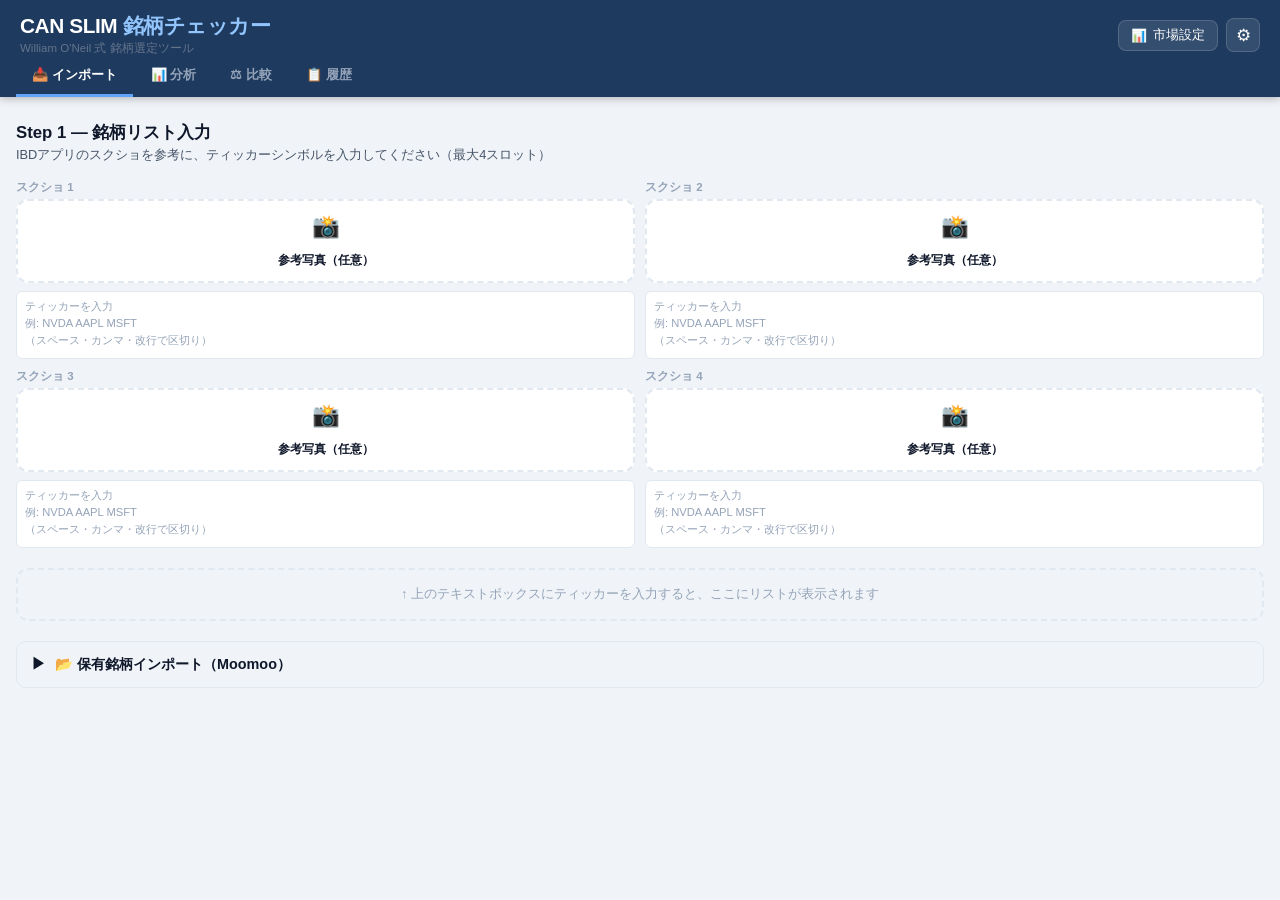
==== stock.html @ 2fe4b229 "Fix bfcache 先祖返り: 3-layer reload guard + SW RELOAD broadcast - pageshow: setTimeout(50ms) escapes iO" ====
<!DOCTYPE html>
<html lang="ja">
<head>
  <meta charset="UTF-8" />
  <meta name="viewport" content="width=device-width, initial-scale=1.0, maximum-scale=1.0" />
  <meta name="theme-color" content="#1e3a5f" />
  <meta http-equiv="Cache-Control" content="no-cache, no-store, must-revalidate" />
  <meta http-equiv="Pragma" content="no-cache" />
  <!-- bfcache無効化: unloadリスナーがあるページはiOS SafariがbfcacheしないためTesseract先祖返り防止 -->
  <script>
    // Layer 1: pageshow fires on bfcache restore — setTimeout escapes iOS blocking
    window.addEventListener('pageshow', function(e) {
      if (e.persisted) setTimeout(function() { window.location.replace(location.href); }, 50);
    });
    // Layer 2: navigation type back_forward on DOMContentLoaded (non-bfcache stale guard)
    document.addEventListener('DOMContentLoaded', function() {
      try {
        var nav = performance.getEntriesByType('navigation')[0];
        if (nav && nav.type === 'back_forward') window.location.replace(location.href);
      } catch(e) {}
    });
    window.addEventListener('unload', function(){});
    if ('serviceWorker' in navigator) {
      // Layer 3: SW sends RELOAD on activate — catches pages queued in bfcache
      navigator.serviceWorker.addEventListener('message', function(e) {
        if (e.data && e.data.type === 'RELOAD') window.location.replace(location.href);
      });
      navigator.serviceWorker.register('./sw.js').then(function(reg) {
        reg.addEventListener('updatefound', function() {
          var nw = reg.installing;
          nw.addEventListener('statechange', function() {
            if (nw.state === 'activated') window.location.reload();
          });
        });
      });
    }
  </script>
  <title>CAN SLIM 銘柄チェッカー</title>
  <link rel="stylesheet" href="stock.css?v=10" />
</head>
<body>

<header class="header">
  <div class="header-inner">
    <div class="header-brand">
      <h1>CAN SLIM<span class="brand-sub"> 銘柄チェッカー</span></h1>
      <p class="brand-caption">William O'Neil 式 銘柄選定ツール</p>
    </div>
    <div class="header-actions">
      <button class="btn-market" id="market-btn">
        <span id="market-indicator">📊</span>
        <span id="market-label">市場設定</span>
      </button>
      <button class="btn-icon" id="settings-btn" title="設定">⚙</button>
    </div>
  </div>
  <nav class="tab-nav">
    <button class="tab-btn active" data-tab="import">📥 インポート</button>
    <button class="tab-btn" data-tab="analyze">📊 分析</button>
    <button class="tab-btn" data-tab="compare">⚖ 比較</button>
    <button class="tab-btn" data-tab="history">📋 履歴</button>
  </nav>
</header>

<main class="main">
  <div id="tab-import"  class="tab-panel active"></div>
  <div id="tab-analyze" class="tab-panel"></div>
  <div id="tab-compare" class="tab-panel"></div>
  <div id="tab-history" class="tab-panel"></div>
</main>

<!-- モーダルはすべてstock.jsで描画 -->
<div class="modal-overlay hidden" id="settings-modal"></div>
<div class="modal-overlay hidden" id="market-modal"></div>

<div class="toast hidden" id="toast"></div>

<!-- Lightbox -->
<div class="lightbox hidden" id="lightbox">
  <div class="lightbox-bg" id="lightbox-bg"></div>
  <img class="lightbox-img" id="lightbox-img" src="" alt="" />
  <button class="lightbox-close" id="lightbox-close">✕</button>
</div>

<script src="stock.js?v=12"></script>
</body>
</html>
---- stock.css ----
/* ============================================================
   stock.css — CAN SLIM 銘柄チェッカー（ライト/クリーン）
   ============================================================ */

*, *::before, *::after { box-sizing: border-box; margin: 0; padding: 0; }

:root {
  --bg:        #f0f4f8;
  --card:      #ffffff;
  --header:    #1e3a5f;
  --primary:   #2563eb;
  --primary-d: #1d4ed8;
  --success:   #16a34a;
  --warning:   #d97706;
  --danger:    #dc2626;
  --text:      #0f172a;
  --text-2:    #475569;
  --text-3:    #94a3b8;
  --border:    #e2e8f0;
  --shadow:    0 1px 4px rgba(0,0,0,.08), 0 4px 12px rgba(0,0,0,.04);
  --radius:    12px;
  --font:      -apple-system, BlinkMacSystemFont, 'Segoe UI', 'Helvetica Neue', sans-serif;
}

body {
  font-family: var(--font);
  background: var(--bg);
  color: var(--text);
  min-height: 100vh;
  font-size: 14px;
}

/* ============================================================
   HEADER
   ============================================================ */
.header {
  background: var(--header);
  position: sticky;
  top: 0;
  z-index: 200;
  box-shadow: 0 2px 8px rgba(0,0,0,.25);
}

.header-inner {
  max-width: 1280px;
  margin: 0 auto;
  padding: 12px 20px 0;
  display: flex;
  align-items: flex-end;
  justify-content: space-between;
  gap: 12px;
}

.header-brand h1 {
  font-size: 1.3rem;
  font-weight: 800;
  color: #fff;
  letter-spacing: -.02em;
}

.brand-sub { color: #93c5fd; font-weight: 600; }
.brand-caption { font-size: .72rem; color: #64748b; margin-top: 1px; }

.header-actions {
  display: flex;
  align-items: center;
  gap: 8px;
  padding-bottom: 4px;
}

.btn-market {
  display: flex;
  align-items: center;
  gap: 6px;
  background: rgba(255,255,255,.1);
  border: 1px solid rgba(255,255,255,.15);
  border-radius: 8px;
  padding: 6px 12px;
  color: #fff;
  font-size: .8rem;
  cursor: pointer;
  transition: background .15s;
}
.btn-market:hover { background: rgba(255,255,255,.18); }

.btn-icon {
  background: rgba(255,255,255,.1);
  border: 1px solid rgba(255,255,255,.15);
  border-radius: 8px;
  width: 34px;
  height: 34px;
  color: #fff;
  font-size: 1.05rem;
  cursor: pointer;
  display: flex;
  align-items: center;
  justify-content: center;
  transition: background .15s;
}
.btn-icon:hover { background: rgba(255,255,255,.22); }

/* Tab Nav */
.tab-nav {
  max-width: 1280px;
  margin: 0 auto;
  padding: 0 16px;
  display: flex;
  gap: 2px;
  overflow-x: auto;
  scrollbar-width: none;
}
.tab-nav::-webkit-scrollbar { display: none; }

.tab-btn {
  background: none;
  border: none;
  color: #94a3b8;
  font-size: .82rem;
  font-weight: 600;
  padding: 10px 16px;
  cursor: pointer;
  border-bottom: 3px solid transparent;
  white-space: nowrap;
  transition: color .15s, border-color .15s;
  flex-shrink: 0;
}
.tab-btn:hover { color: #cbd5e1; }
.tab-btn.active { color: #fff; border-bottom-color: #60a5fa; }

/* ============================================================
   MAIN / PANELS
   ============================================================ */
.main {
  max-width: 1280px;
  margin: 0 auto;
  padding: 24px 16px 48px;
}

.tab-panel { display: none; }
.tab-panel.active { display: block; }

/* ============================================================
   SECTIONS & CARDS
   ============================================================ */
.section { margin-bottom: 24px; }

.section-header {
  margin-bottom: 16px;
}
.section-header h2 {
  font-size: 1.05rem;
  font-weight: 700;
  color: var(--text);
}
.section-header p {
  font-size: .8rem;
  color: var(--text-2);
  margin-top: 3px;
}

.card {
  background: var(--card);
  border-radius: var(--radius);
  box-shadow: var(--shadow);
  overflow: hidden;
}

/* ============================================================
   IMPORT TAB
   ============================================================ */
.upload-zone {
  border: 2px dashed var(--border);
  border-radius: var(--radius);
  background: var(--card);
  padding: 40px 24px;
  text-align: center;
  cursor: pointer;
  transition: border-color .2s, background .2s;
  position: relative;
}
.upload-zone:hover, .upload-zone.drag-over {
  border-color: var(--primary);
  background: #eff6ff;
}
.upload-zone .upload-icon { font-size: 2.5rem; margin-bottom: 8px; }
.upload-zone .upload-text { font-size: .95rem; font-weight: 600; color: var(--text); }
.upload-zone .upload-hint { font-size: .78rem; color: var(--text-3); margin-top: 4px; }
.file-input {
  position: absolute; inset: 0;
  opacity: 0; cursor: pointer; width: 100%; height: 100%;
}

.preview-wrap {
  margin-top: 16px;
  border-radius: var(--radius);
  overflow: hidden;
  border: 1px solid var(--border);
  background: var(--card);
  text-align: center;
}
.image-preview {
  max-width: 100%;
  max-height: 400px;
  object-fit: contain;
  display: block;
  margin: 0 auto;
}
.preview-label {
  font-size: .75rem;
  color: var(--text-3);
  padding: 6px 12px;
  border-top: 1px solid var(--border);
  text-align: right;
}

/* Processing overlay */
.processing-banner {
  background: #eff6ff;
  border: 1px solid #bfdbfe;
  border-radius: 8px;
  padding: 12px 16px;
  display: flex;
  align-items: center;
  gap: 10px;
  margin-top: 12px;
  color: var(--primary);
  font-size: .85rem;
  font-weight: 500;
}
.spinner {
  width: 18px; height: 18px;
  border: 2px solid #bfdbfe;
  border-top-color: var(--primary);
  border-radius: 50%;
  animation: spin .7s linear infinite;
  flex-shrink: 0;
}
@keyframes spin { to { transform: rotate(360deg); } }

/* Screenshot slots grid */
.slots-grid {
  display: grid;
  grid-template-columns: 1fr 1fr;
  gap: 10px;
  margin-bottom: 4px;
}

.slot-cell { display: flex; flex-direction: column; gap: 4px; }
.slot-label { font-size: .72rem; font-weight: 600; color: var(--text-3); }

.slot-upload {
  padding: 12px 8px;
  min-height: 80px;
  display: flex;
  flex-direction: column;
  align-items: center;
  justify-content: center;
  gap: 4px;
}

.slot-ticker-area {
  width: 100%;
  border: 1px solid var(--border);
  border-radius: 6px;
  padding: 6px 8px;
  font-size: .75rem;
  color: var(--text);
  resize: none;
  font-family: var(--font);
  line-height: 1.5;
  transition: border-color .15s;
  background: #fff;
  margin-top: 4px;
}
.slot-ticker-area:focus {
  outline: none;
  border-color: var(--primary);
  box-shadow: 0 0 0 2px rgba(37,99,235,.12);
}
.slot-ticker-area::placeholder {
  color: var(--text-3);
  font-size: .7rem;
}

.import-hint {
  text-align: center;
  color: var(--text-3);
  font-size: .8rem;
  margin-top: 20px;
  padding: 16px;
  border: 2px dashed var(--border);
  border-radius: var(--radius);
}

.slot-filled {
  border: 1px solid var(--border);
  border-radius: var(--radius);
  overflow: hidden;
  position: relative;
  background: #f8fafc;
  min-height: 110px;
  display: flex;
  align-items: center;
  justify-content: center;
}
.slot-thumb {
  width: 100%;
  height: 110px;
  object-fit: cover;
  display: block;
}
.slot-info {
  position: absolute;
  bottom: 4px; left: 4px;
  display: flex;
  gap: 4px;
  align-items: center;
}
.slot-count {
  background: rgba(22,163,74,.85);
  color: #fff;
  font-size: .68rem;
  font-weight: 700;
  padding: 2px 6px;
  border-radius: 4px;
}
.slot-proc {
  background: rgba(255,255,255,.85);
  border-radius: 4px;
  padding: 2px 4px;
  display: flex;
  align-items: center;
}
.slot-error {
  background: rgba(220,38,38,.85);
  color: #fff;
  font-size: .68rem;
  font-weight: 700;
  padding: 2px 6px;
  border-radius: 4px;
}
.slot-reupload {
  position: absolute;
  top: 4px; right: 4px;
  background: rgba(255,255,255,.9);
  border-radius: 6px;
  width: 28px; height: 28px;
  display: flex;
  align-items: center;
  justify-content: center;
  font-size: .9rem;
  cursor: pointer;
  border: 1px solid var(--border);
}

/* Stock checklist */
.stock-checklist {
  background: var(--card);
  border-radius: var(--radius);
  box-shadow: var(--shadow);
  margin-top: 16px;
  overflow: hidden;
}
.checklist-header {
  padding: 12px 16px;
  border-bottom: 1px solid var(--border);
  display: flex;
  align-items: center;
  justify-content: space-between;
}
.checklist-header h3 { font-size: .9rem; font-weight: 700; }
.checklist-controls { display: flex; gap: 8px; }

.checklist-grid {
  display: grid;
  grid-template-columns: repeat(auto-fill, minmax(220px, 1fr));
  gap: 1px;
  background: var(--border);
}
.stock-item {
  background: var(--card);
  padding: 10px 14px;
  display: flex;
  align-items: center;
  gap: 10px;
  cursor: pointer;
  transition: background .1s;
}
.stock-item:hover { background: #f8fafc; }
.stock-item input[type="checkbox"] {
  width: 16px; height: 16px;
  accent-color: var(--primary);
  cursor: pointer;
  flex-shrink: 0;
}
.stock-rank {
  font-size: .7rem;
  color: var(--text-3);
  font-weight: 600;
  width: 22px;
  flex-shrink: 0;
}
.stock-ticker {
  font-size: .9rem;
  font-weight: 700;
  color: var(--primary);
  flex-shrink: 0;
}
.stock-name {
  font-size: .75rem;
  color: var(--text-2);
  overflow: hidden;
  text-overflow: ellipsis;
  white-space: nowrap;
}
.stock-cr {
  margin-left: auto;
  font-size: .72rem;
  font-weight: 700;
  padding: 2px 6px;
  border-radius: 4px;
  background: #f1f5f9;
  color: var(--text-2);
  flex-shrink: 0;
}
.stock-cr.high { background: #dcfce7; color: var(--success); }

.action-bar {
  display: flex;
  align-items: center;
  justify-content: space-between;
  padding: 12px 16px;
  background: var(--card);
  border-top: 1px solid var(--border);
  border-radius: 0 0 var(--radius) var(--radius);
}
.selected-count { font-size: .85rem; color: var(--text-2); font-weight: 500; }

/* ============================================================
   ANALYZE TAB
   ============================================================ */
.analyze-grid {
  display: grid;
  grid-template-columns: repeat(auto-fill, minmax(340px, 1fr));
  gap: 20px;
}

.stock-card {
  background: var(--card);
  border-radius: var(--radius);
  box-shadow: var(--shadow);
  overflow: hidden;
  display: flex;
  flex-direction: column;
}

.stock-card-header {
  padding: 14px 16px;
  background: #f8fafc;
  border-bottom: 1px solid var(--border);
  display: flex;
  align-items: center;
  gap: 10px;
}
.stock-card-rank {
  font-size: .7rem;
  font-weight: 700;
  color: var(--text-3);
  background: var(--border);
  border-radius: 6px;
  padding: 2px 7px;
}
.stock-card-ticker {
  font-size: 1.15rem;
  font-weight: 800;
  color: var(--primary);
}
.stock-card-name {
  font-size: .78rem;
  color: var(--text-2);
  flex: 1;
  overflow: hidden;
  text-overflow: ellipsis;
  white-space: nowrap;
}
.total-badge {
  width: 44px;
  height: 44px;
  border-radius: 50%;
  display: flex;
  align-items: center;
  justify-content: center;
  font-size: 1rem;
  font-weight: 800;
  color: #fff;
  background: #cbd5e1;
  flex-shrink: 0;
  transition: background .3s;
}
.total-badge.pass { background: var(--success); }
.total-badge.warn { background: var(--warning); }
.total-badge.fail { background: var(--danger); }

.stock-card-body { padding: 16px; flex: 1; display: flex; flex-direction: column; gap: 16px; }

/* IBD Upload inside card */
.card-upload {
  border: 1.5px dashed var(--border);
  border-radius: 8px;
  padding: 12px 16px;
  text-align: center;
  cursor: pointer;
  transition: border-color .2s, background .2s;
  position: relative;
  font-size: .8rem;
  color: var(--text-2);
  display: flex;
  align-items: center;
  gap: 8px;
  justify-content: center;
}
.card-upload:hover { border-color: var(--primary); background: #eff6ff; color: var(--primary); }
.card-upload input[type="file"] { position: absolute; inset: 0; opacity: 0; cursor: pointer; width: 100%; height: 100%; }

.card-upload-preview {
  font-size: .75rem;
  color: var(--success);
  display: flex;
  align-items: center;
  gap: 6px;
  cursor: pointer;
}

/* CAN SLIM criteria mini form */
.criteria-section h4 {
  font-size: .78rem;
  font-weight: 700;
  color: var(--text-3);
  text-transform: uppercase;
  letter-spacing: .06em;
  margin-bottom: 10px;
}

.criteria-row {
  display: flex;
  align-items: center;
  gap: 8px;
  margin-bottom: 8px;
}
.crit-letter {
  width: 28px;
  height: 28px;
  border-radius: 6px;
  background: var(--header);
  color: #93c5fd;
  font-weight: 800;
  font-size: .82rem;
  display: flex;
  align-items: center;
  justify-content: center;
  flex-shrink: 0;
}
.crit-label {
  font-size: .75rem;
  color: var(--text-2);
  flex: 1;
}
.crit-score {
  font-size: .8rem;
  font-weight: 700;
  width: 28px;
  text-align: right;
  color: var(--text-3);
}
.crit-score.pass { color: var(--success); }
.crit-score.warn { color: var(--warning); }
.crit-score.fail { color: var(--danger); }
.crit-bar-track {
  flex: 1;
  height: 6px;
  background: #f1f5f9;
  border-radius: 3px;
  overflow: hidden;
  max-width: 80px;
}
.crit-bar-fill {
  height: 100%;
  border-radius: 3px;
  transition: width .4s ease;
  background: #cbd5e1;
}
.crit-bar-fill.pass { background: var(--success); }
.crit-bar-fill.warn { background: var(--warning); }
.crit-bar-fill.fail { background: var(--danger); }

/* Fields inside stock card */
.field-grid {
  display: grid;
  grid-template-columns: 1fr 1fr;
  gap: 8px;
}
.field-grid.col3 { grid-template-columns: 1fr 1fr 1fr; }
.field-grid.col1 { grid-template-columns: 1fr; }

.fg {
  display: flex;
  flex-direction: column;
  gap: 3px;
}
.fg label {
  font-size: .72rem;
  font-weight: 600;
  color: var(--text-2);
}
.fg input[type="number"],
.fg input[type="text"],
.fg select {
  border: 1px solid var(--border);
  border-radius: 6px;
  padding: 6px 8px;
  font-size: .82rem;
  color: var(--text);
  background: var(--card);
  width: 100%;
  transition: border-color .15s;
}
.fg input:focus, .fg select:focus {
  outline: none;
  border-color: var(--primary);
  box-shadow: 0 0 0 2px rgba(37,99,235,.12);
}
.fg .hint {
  font-size: .68rem;
  color: var(--text-3);
}
.fg .hint.good { color: var(--success); }

.check-group { display: flex; flex-direction: column; gap: 6px; }
.check-label {
  display: flex;
  align-items: center;
  gap: 7px;
  cursor: pointer;
  font-size: .8rem;
  color: var(--text);
}
.check-label input[type="checkbox"] {
  width: 15px; height: 15px;
  accent-color: var(--primary);
  cursor: pointer;
}

.radio-inline { display: flex; gap: 10px; flex-wrap: wrap; }
.ri-label {
  display: flex;
  align-items: center;
  gap: 5px;
  cursor: pointer;
  font-size: .8rem;
  color: var(--text);
}
.ri-label input[type="radio"] {
  width: 14px; height: 14px;
  accent-color: var(--primary);
  cursor: pointer;
}

/* Chart section */
.chart-section {
  border-top: 1px solid var(--border);
  padding-top: 12px;
}
.chart-section h4 {
  font-size: .78rem;
  font-weight: 700;
  color: var(--text-3);
  text-transform: uppercase;
  letter-spacing: .06em;
  margin-bottom: 10px;
}
.tv-btn {
  display: inline-flex;
  align-items: center;
  gap: 6px;
  font-size: .78rem;
  font-weight: 600;
  color: #0ea5e9;
  border: 1px solid #bae6fd;
  background: #f0f9ff;
  border-radius: 6px;
  padding: 5px 10px;
  text-decoration: none;
  cursor: pointer;
  transition: background .15s;
  margin-bottom: 10px;
}
.tv-btn:hover { background: #e0f2fe; }

.pattern-grid {
  display: grid;
  grid-template-columns: 1fr 1fr;
  gap: 6px;
}
.pattern-check {
  display: flex;
  align-items: center;
  gap: 6px;
  cursor: pointer;
  font-size: .77rem;
  color: var(--text);
  padding: 5px 8px;
  border-radius: 6px;
  border: 1px solid var(--border);
  background: #fafafa;
  transition: border-color .15s, background .15s;
}
.pattern-check:has(input:checked) {
  border-color: var(--primary);
  background: #eff6ff;
  color: var(--primary);
}
.pattern-check input[type="checkbox"] {
  width: 14px; height: 14px;
  accent-color: var(--primary);
  cursor: pointer;
}

.notes-area {
  border: 1px solid var(--border);
  border-radius: 6px;
  padding: 7px 9px;
  font-size: .8rem;
  color: var(--text);
  resize: vertical;
  min-height: 52px;
  width: 100%;
  font-family: var(--font);
}
.notes-area:focus { outline: none; border-color: var(--primary); }

/* Save button */
.card-footer {
  padding: 10px 16px;
  border-top: 1px solid var(--border);
  background: #f8fafc;
  display: flex;
  gap: 8px;
  justify-content: flex-end;
}

/* ============================================================
   COMPARE TAB
   ============================================================ */
.compare-empty {
  text-align: center;
  padding: 60px 24px;
  color: var(--text-3);
}
.compare-empty p { margin-top: 8px; font-size: .85rem; }

.compare-wrap { overflow-x: auto; }

.compare-table {
  width: 100%;
  border-collapse: collapse;
  background: var(--card);
  border-radius: var(--radius);
  overflow: hidden;
  box-shadow: var(--shadow);
}
.compare-table th, .compare-table td {
  padding: 10px 14px;
  text-align: center;
  font-size: .82rem;
  border-bottom: 1px solid var(--border);
}
.compare-table thead th {
  background: var(--header);
  color: #fff;
  font-weight: 700;
}
.compare-table thead th:first-child { text-align: left; }
.compare-table tbody tr:last-child td { border-bottom: none; }
.compare-table tbody tr:hover td { background: #f8fafc; }
.compare-table td:first-child {
  text-align: left;
  font-weight: 600;
  color: var(--text-2);
}

.cell-score {
  display: inline-flex;
  align-items: center;
  justify-content: center;
  width: 38px;
  height: 28px;
  border-radius: 6px;
  font-weight: 700;
  font-size: .8rem;
}
.cell-score.pass { background: #dcfce7; color: var(--success); }
.cell-score.warn { background: #fef3c7; color: var(--warning); }
.cell-score.fail { background: #fee2e2; color: var(--danger); }
.cell-score.na   { background: #f1f5f9; color: var(--text-3); }

.total-row td { font-weight: 800; font-size: .9rem; background: #f8fafc; }

.ticker-th {
  display: flex;
  flex-direction: column;
  align-items: center;
  gap: 2px;
}
.ticker-th strong { font-size: .9rem; }
.ticker-th small { font-size: .65rem; font-weight: 400; color: #94a3b8; }

/* ============================================================
   HISTORY TAB
   ============================================================ */
.history-empty {
  text-align: center;
  padding: 60px 24px;
  color: var(--text-3);
}
.history-list { display: flex; flex-direction: column; gap: 12px; }
.history-item {
  background: var(--card);
  border-radius: var(--radius);
  box-shadow: var(--shadow);
  padding: 14px 18px;
  display: flex;
  align-items: center;
  gap: 14px;
  cursor: pointer;
  transition: box-shadow .15s;
}
.history-item:hover { box-shadow: 0 4px 16px rgba(0,0,0,.1); }
.history-date {
  font-size: .72rem;
  color: var(--text-3);
  min-width: 80px;
}
.history-tickers {
  flex: 1;
  display: flex;
  gap: 6px;
  flex-wrap: wrap;
}
.h-ticker-chip {
  font-size: .78rem;
  font-weight: 700;
  padding: 2px 8px;
  border-radius: 5px;
  background: #eff6ff;
  color: var(--primary);
}
.history-score {
  font-weight: 700;
  font-size: .88rem;
}
.history-del {
  background: none;
  border: none;
  cursor: pointer;
  font-size: 1.1rem;
  color: var(--text-3);
  padding: 4px;
  border-radius: 4px;
  transition: color .15s;
}
.history-del:hover { color: var(--danger); }

/* ============================================================
   MODALS
   ============================================================ */
.modal-overlay {
  position: fixed; inset: 0;
  background: rgba(15,23,42,.55);
  backdrop-filter: blur(3px);
  z-index: 500;
  display: flex;
  align-items: center;
  justify-content: center;
  padding: 16px;
}
.modal-overlay.hidden { display: none; }

.modal {
  background: var(--card);
  border-radius: var(--radius);
  box-shadow: 0 20px 40px rgba(0,0,0,.2);
  padding: 28px;
  width: 100%;
  max-width: 480px;
  max-height: 90vh;
  overflow-y: auto;
}
.modal.modal-sm { max-width: 380px; }

.modal h2 {
  font-size: 1.05rem;
  font-weight: 700;
  margin-bottom: 8px;
}
.modal-desc {
  font-size: .8rem;
  color: var(--text-2);
  line-height: 1.6;
  margin-bottom: 18px;
}

.form-group { margin-bottom: 14px; }
.form-group label { display: block; font-size: .8rem; font-weight: 600; margin-bottom: 5px; }
.form-group input[type="password"],
.form-group input[type="text"] {
  width: 100%;
  border: 1px solid var(--border);
  border-radius: 8px;
  padding: 9px 12px;
  font-size: .9rem;
  transition: border-color .15s;
}
.form-group input:focus { outline: none; border-color: var(--primary); }

.api-status {
  font-size: .78rem;
  min-height: 18px;
  margin-bottom: 12px;
  padding: 0 2px;
}
.api-status.ok  { color: var(--success); }
.api-status.err { color: var(--danger); }

.modal-actions {
  display: flex;
  gap: 8px;
  justify-content: flex-end;
}

/* Radio Cards */
.radio-group { display: flex; flex-direction: column; gap: 8px; margin-bottom: 16px; }
.radio-card {
  display: flex;
  align-items: center;
  gap: 10px;
  padding: 10px 14px;
  border: 1.5px solid var(--border);
  border-radius: 8px;
  cursor: pointer;
  transition: border-color .15s, background .15s;
}
.radio-card:has(input:checked) {
  border-color: var(--primary);
  background: #eff6ff;
}
.radio-card input[type="radio"] {
  width: 16px; height: 16px;
  accent-color: var(--primary);
  cursor: pointer;
}
.radio-icon { font-size: 1.2rem; }
.radio-text { display: flex; flex-direction: column; }
.radio-text strong { font-size: .85rem; }
.radio-text small { font-size: .72rem; color: var(--text-2); }

/* ============================================================
   BUTTONS
   ============================================================ */
.btn {
  border: none;
  border-radius: 8px;
  padding: 8px 18px;
  font-size: .85rem;
  font-weight: 600;
  cursor: pointer;
  transition: opacity .15s, transform .1s;
}
.btn:active { transform: scale(.98); }
.btn:disabled { opacity: .45; cursor: default; }

.btn-primary { background: var(--primary); color: #fff; }
.btn-primary:hover:not(:disabled) { background: var(--primary-d); }

.btn-success { background: var(--success); color: #fff; }
.btn-ghost {
  background: none;
  color: var(--text-2);
  border: 1px solid var(--border);
}
.btn-ghost:hover { background: #f1f5f9; }

.btn-sm { padding: 5px 12px; font-size: .78rem; }
.btn-link {
  background: none; border: none;
  color: var(--primary); font-size: .78rem; font-weight: 600;
  cursor: pointer; padding: 0; text-decoration: underline;
}

/* ============================================================
   TOAST
   ============================================================ */
.toast {
  position: fixed;
  bottom: 20px; left: 50%;
  transform: translateX(-50%) translateY(12px);
  background: #0f172a;
  color: #fff;
  padding: 10px 20px;
  border-radius: 8px;
  font-size: .85rem;
  font-weight: 500;
  opacity: 0;
  transition: opacity .25s, transform .25s;
  pointer-events: none;
  z-index: 999;
  white-space: nowrap;
}
.toast.show {
  opacity: 1;
  transform: translateX(-50%) translateY(0);
}
.toast.hidden { display: none; }

/* ============================================================
   DIVIDER / MISC
   ============================================================ */
.divider {
  border: none;
  border-top: 1px solid var(--border);
  margin: 12px 0;
}

.empty-state {
  text-align: center;
  padding: 48px 20px;
  color: var(--text-3);
}
.empty-state .empty-icon { font-size: 2.5rem; margin-bottom: 8px; }
.empty-state p { font-size: .85rem; }

.badge {
  display: inline-block;
  font-size: .7rem;
  font-weight: 700;
  padding: 2px 7px;
  border-radius: 4px;
}
.badge-blue { background: #dbeafe; color: #1d4ed8; }

/* ============================================================
   RESPONSIVE
   ============================================================ */
@media (max-width: 680px) {
  .header-inner { padding: 10px 16px 0; }
  .header-brand h1 { font-size: 1.1rem; }
  .brand-caption { display: none; }
  .analyze-grid { grid-template-columns: 1fr; }
  .field-grid { grid-template-columns: 1fr; }
  .field-grid.col3 { grid-template-columns: 1fr 1fr; }
  .pattern-grid { grid-template-columns: 1fr; }
  .checklist-grid { grid-template-columns: 1fr 1fr; }
}

@media (max-width: 420px) {
  .checklist-grid { grid-template-columns: 1fr; }
}

/* ============================================================
   LIGHTBOX
   ============================================================ */
.lightbox {
  position: fixed;
  inset: 0;
  z-index: 1000;
  display: flex;
  align-items: center;
  justify-content: center;
}
.lightbox.hidden { display: none; }
.lightbox-bg {
  position: absolute;
  inset: 0;
  background: rgba(0,0,0,.88);
}
.lightbox-img {
  position: relative;
  max-width: 96vw;
  max-height: 90vh;
  object-fit: contain;
  border-radius: 6px;
  box-shadow: 0 8px 40px rgba(0,0,0,.6);
}
.lightbox-close {
  position: absolute;
  top: 14px;
  right: 14px;
  width: 38px;
  height: 38px;
  border-radius: 50%;
  background: rgba(255,255,255,.18);
  border: none;
  color: #fff;
  font-size: 1.1rem;
  cursor: pointer;
  display: flex;
  align-items: center;
  justify-content: center;
  line-height: 1;
}
.lightbox-close:hover { background: rgba(255,255,255,.32); }
.slot-thumb { cursor: zoom-in; }
.card-ss-thumb {
  height: 36px;
  border-radius: 4px;
  object-fit: contain;
  cursor: zoom-in;
}

/* ============================================================
   YAHOO FETCH BUTTON + OCR PASTE
   ============================================================ */
.btn-fetch {
  padding: 4px 10px;
  font-size: .72rem;
  font-weight: 600;
  border-radius: 6px;
  border: 1px solid #bbf7d0;
  background: #f0fdf4;
  color: #15803d;
  cursor: pointer;
  white-space: nowrap;
  line-height: 1.4;
}
.btn-fetch:hover { background: #dcfce7; }
.btn-fetch:disabled { opacity: .55; cursor: default; }

.autofill-section { display: flex; flex-direction: column; gap: 8px; }

.ocr-paste-box {
  border: 1px solid var(--border);
  border-radius: 8px;
  overflow: hidden;
}
.ocr-paste-summary {
  padding: 8px 12px;
  font-size: .78rem;
  font-weight: 600;
  color: var(--primary);
  cursor: pointer;
  list-style: none;
  background: #eff6ff;
}
.ocr-paste-summary::-webkit-details-marker { display: none; }
.ocr-paste-summary::before { content: '▶ '; font-size: .7rem; }
details[open] .ocr-paste-summary::before { content: '▼ '; }
.ocr-paste-guide {
  padding: 8px 12px 4px;
  font-size: .72rem;
  color: var(--text-2);
  line-height: 1.5;
  background: #f8fafc;
  border-bottom: 1px solid var(--border);
}
.ocr-paste-area {
  width: 100%;
  min-height: 80px;
  padding: 8px 12px;
  font-size: .78rem;
  font-family: monospace;
  border: none;
  border-bottom: 1px solid var(--border);
  resize: vertical;
  color: var(--text);
  background: #fff;
}
.ocr-paste-area:focus { outline: none; background: #fafbff; }
.ocr-paste-box > .btn { margin: 8px 12px; }

/* ============================================================
   SETTINGS MODAL
   ============================================================ */
.setting-block { margin-bottom: 12px; }
.setting-label {
  display: block;
  font-size: .8rem;
  font-weight: 700;
  color: var(--text);
  margin-bottom: 4px;
}
.setting-hint {
  font-size: .72rem;
  color: var(--text-2);
  margin-bottom: 8px;
  line-height: 1.5;
}
.setting-hint a { color: var(--primary); }
.setting-input {
  width: 100%;
  padding: 8px 10px;
  border: 1px solid var(--border);
  border-radius: 8px;
  font-size: .85rem;
  margin-bottom: 8px;
  color: var(--text);
}
.setting-input:focus { outline: 2px solid var(--primary); border-color: transparent; }
.setting-status {
  font-size: .72rem;
  color: var(--success);
  margin-left: 8px;
}

/* ── Holdings ─────────────────────────────────────────────── */
.badge-holding {
  display: inline-block;
  background: #d1fae5;
  color: #065f46;
  border: 1px solid #6ee7b7;
  border-radius: 10px;
  font-size: .65rem;
  font-weight: 700;
  padding: 1px 7px;
  vertical-align: middle;
  margin-left: 4px;
  flex-shrink: 0;
}
.stock-item-holding { background: #f0fdf4; }
.holdings-section {
  margin-top: 20px;
  border: 1px solid var(--border);
  border-radius: 10px;
  padding: 12px 14px;
  background: var(--surface);
}
.holdings-header { user-select: none; }
.holdings-count {
  background: #d1fae5;
  color: #065f46;
  border-radius: 10px;
  font-size: .7rem;
  font-weight: 700;
  padding: 1px 8px;
}
.holdings-body { padding-top: 10px; }
.holdings-tags {
  display: flex;
  flex-wrap: wrap;
  gap: 6px;
  margin-top: 10px;
}
.holding-tag {
  background: #eff6ff;
  color: #1d4ed8;
  border: 1px solid #bfdbfe;
  border-radius: 8px;
  font-size: .75rem;
  font-weight: 700;
  padding: 2px 10px;
}

/* ── Stock card: company name block + description ─────────── */
.stock-card-name-block {
  flex: 1;
  min-width: 0;
  display: flex;
  flex-direction: column;
  gap: 1px;
}
.stock-card-desc {
  font-size: .68rem;
  color: var(--text-3);
  line-height: 1.4;
  display: -webkit-box;
  -webkit-line-clamp: 2;
  -webkit-box-orient: vertical;
  overflow: hidden;
}
.holdings-upload-row {
  display: flex;
  gap: 10px;
  align-items: flex-start;
  margin-bottom: 8px;
}
#holdings-img-thumb { cursor: zoom-in; border-radius: 6px; }
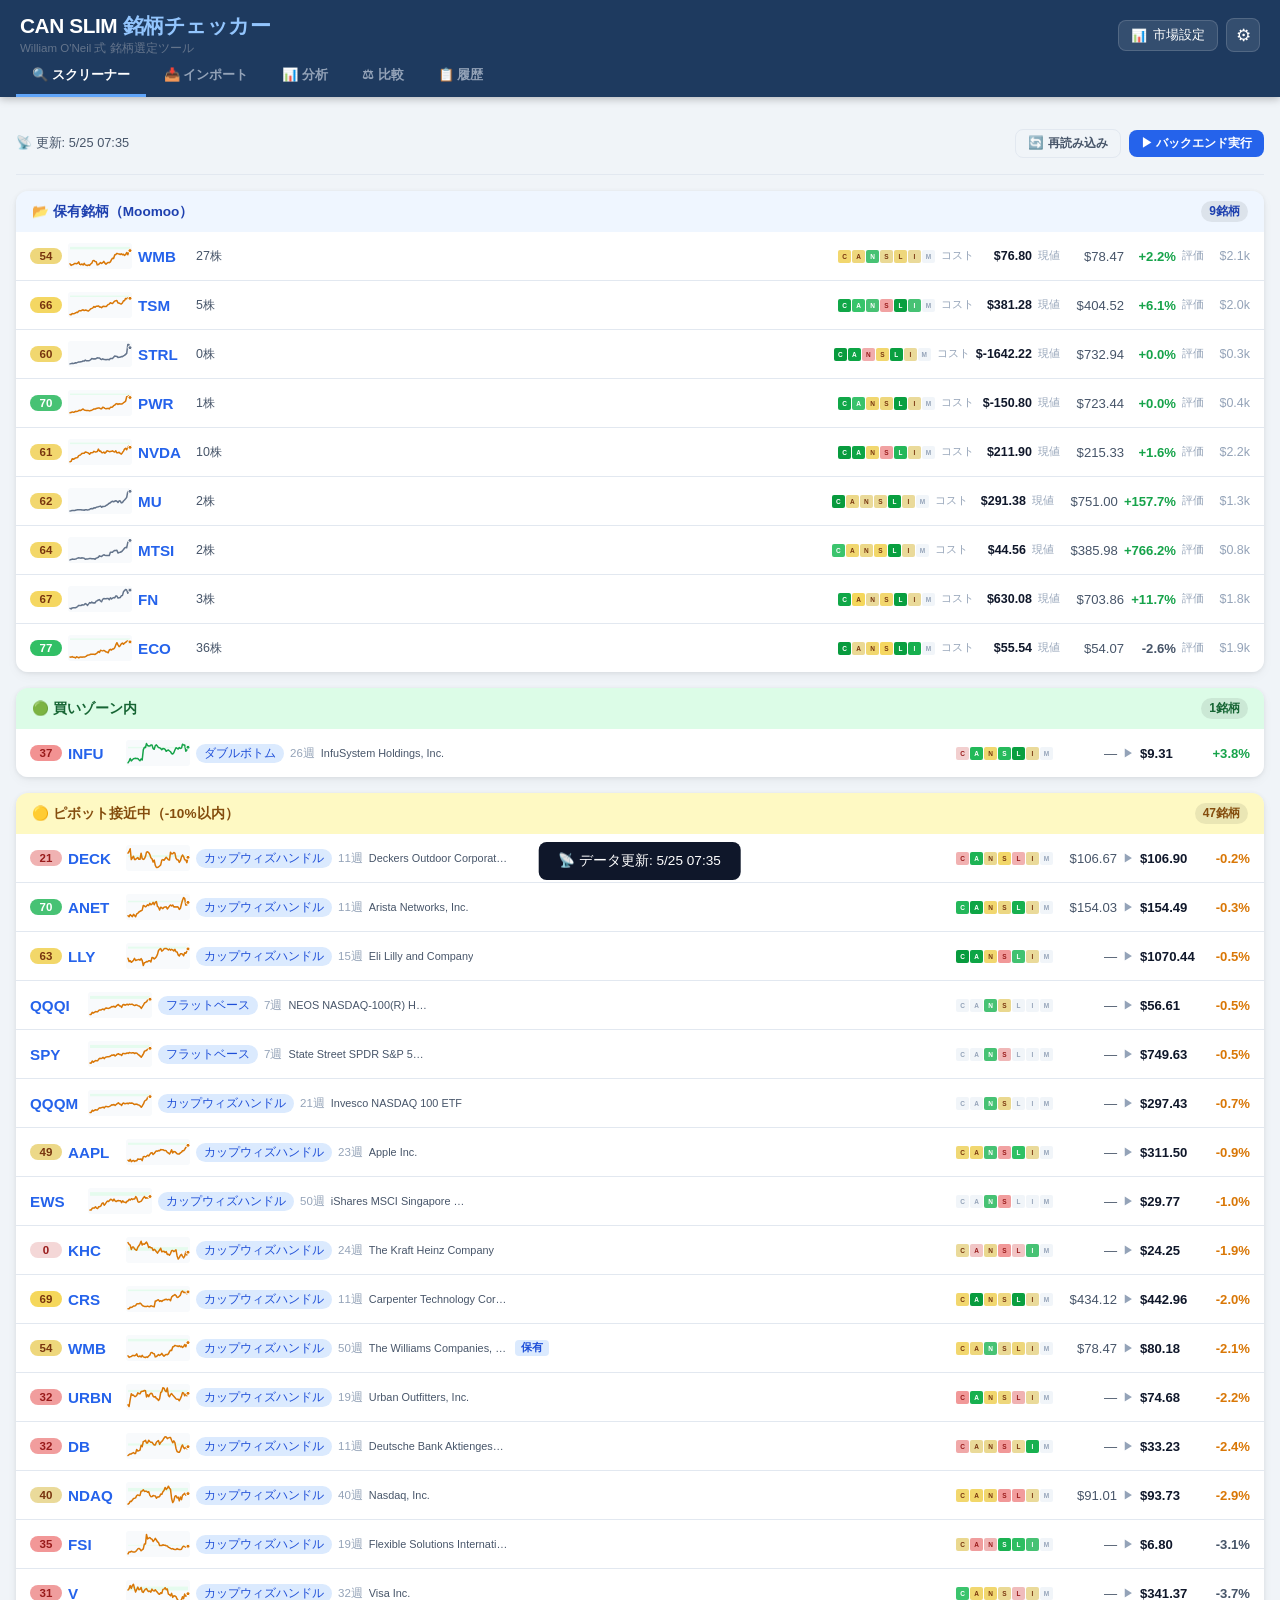
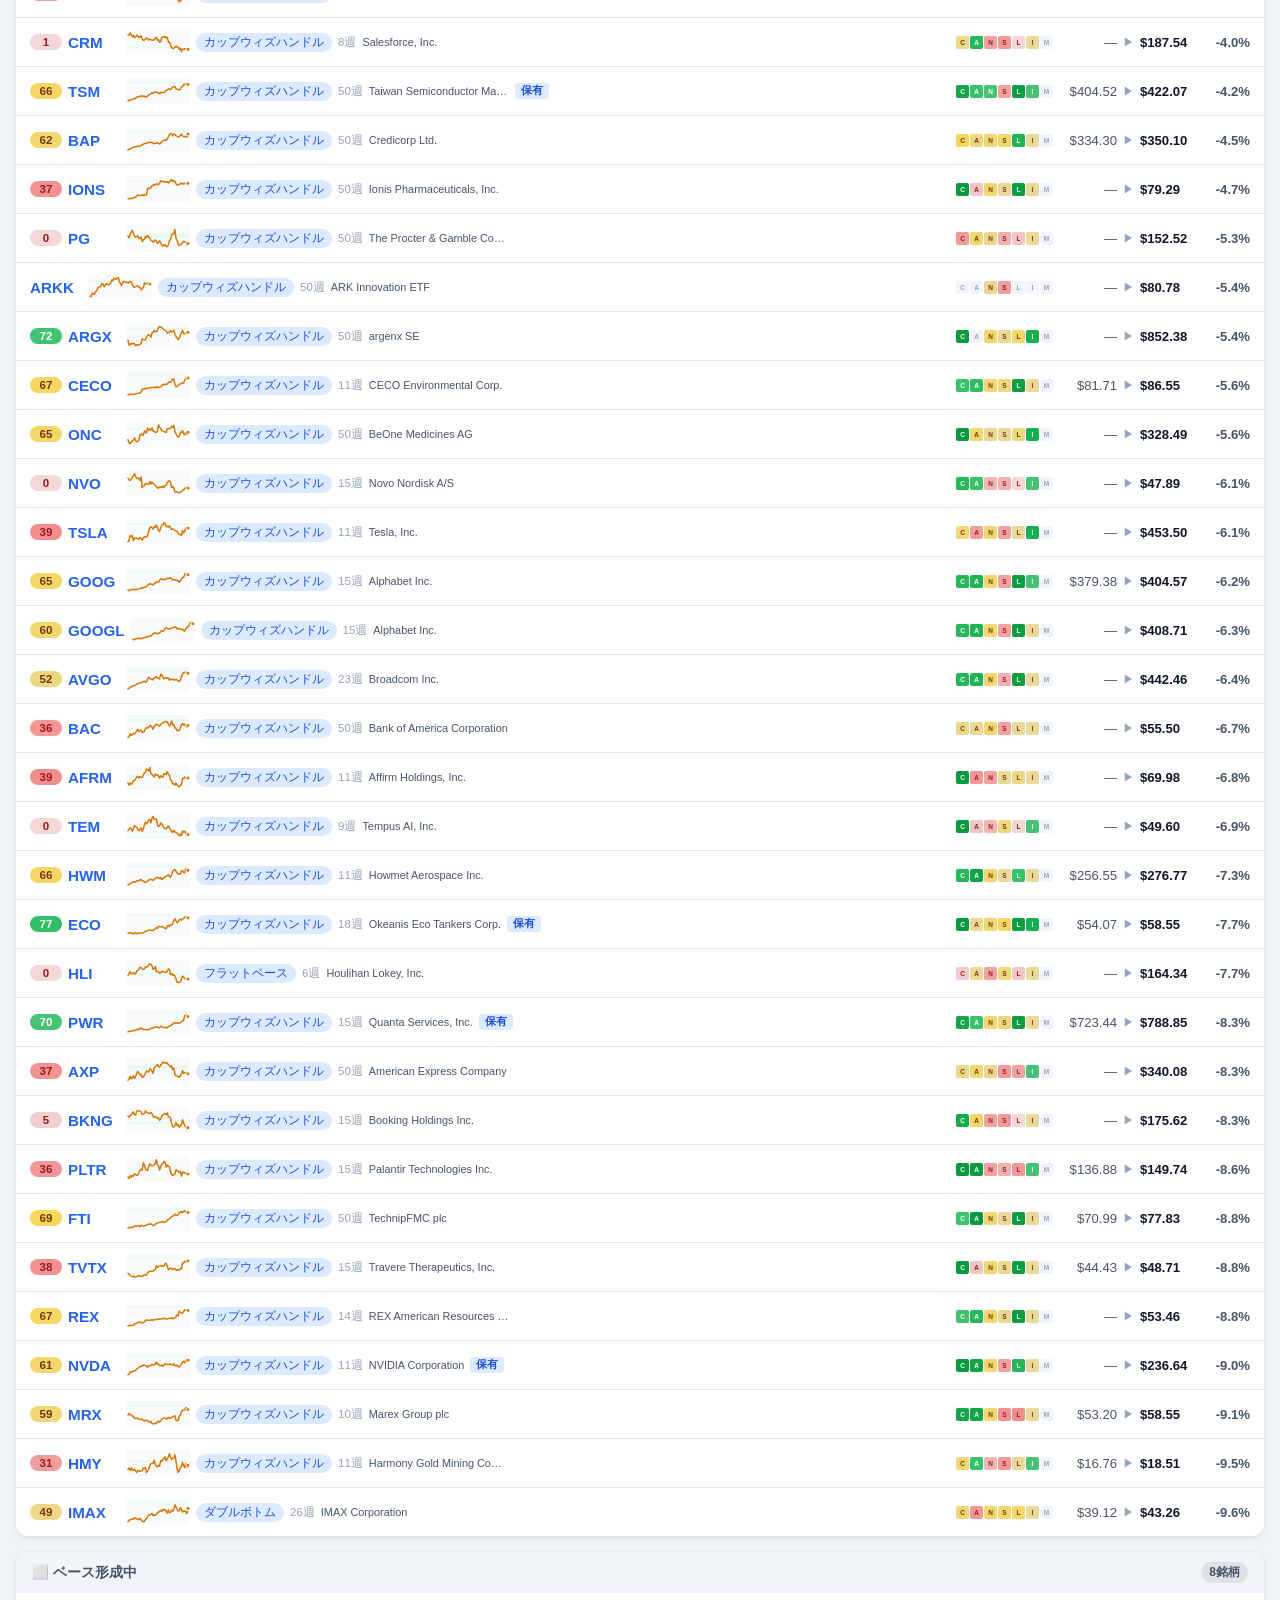
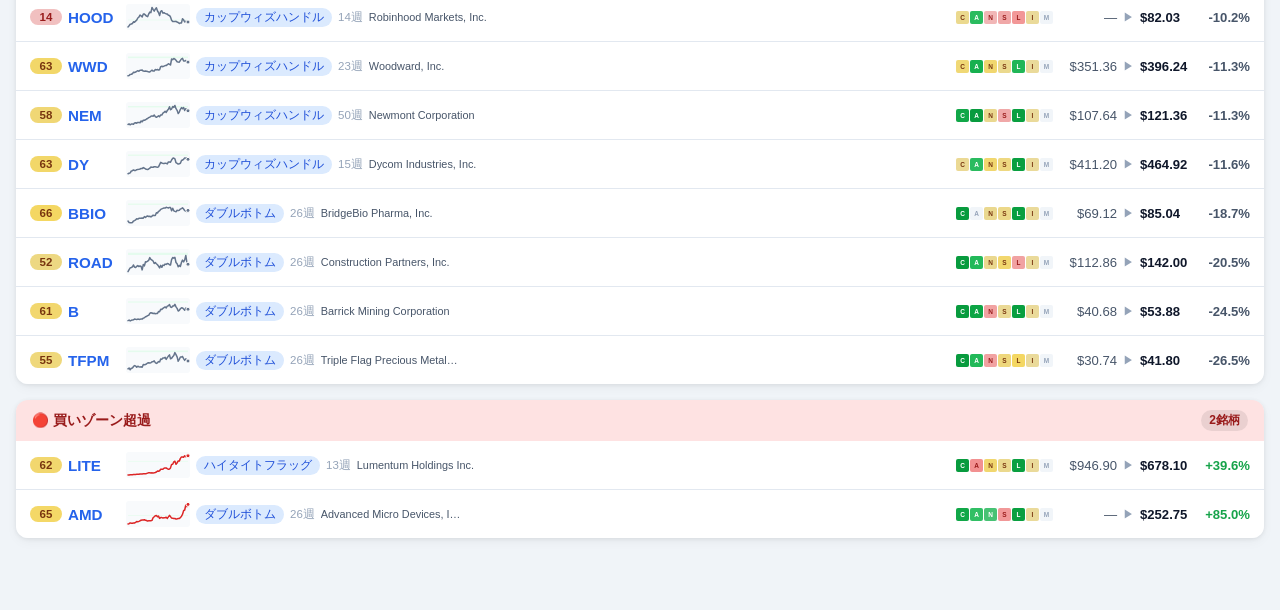
==== commit c8e2a557: "Sync latest CAN SLIM app + data from feature branch (2026-05-26)" ====
--- a/stock.html
+++ b/stock.html
@@ -36,7 +36,7 @@
     }
   </script>
   <title>CAN SLIM 銘柄チェッカー</title>
-  <link rel="stylesheet" href="stock.css?v=10" />
+  <link rel="stylesheet" href="stock.css?v=19" />
 </head>
 <body>
 
@@ -55,7 +55,8 @@
     </div>
   </div>
   <nav class="tab-nav">
-    <button class="tab-btn active" data-tab="import">📥 インポート</button>
+    <button class="tab-btn active" data-tab="screener">🔍 スクリーナー</button>
+    <button class="tab-btn" data-tab="import">📥 インポート</button>
     <button class="tab-btn" data-tab="analyze">📊 分析</button>
     <button class="tab-btn" data-tab="compare">⚖ 比較</button>
     <button class="tab-btn" data-tab="history">📋 履歴</button>
@@ -63,10 +64,11 @@
 </header>
 
 <main class="main">
-  <div id="tab-import"  class="tab-panel active"></div>
-  <div id="tab-analyze" class="tab-panel"></div>
-  <div id="tab-compare" class="tab-panel"></div>
-  <div id="tab-history" class="tab-panel"></div>
+  <div id="tab-import"   class="tab-panel"></div>
+  <div id="tab-analyze"  class="tab-panel"></div>
+  <div id="tab-screener" class="tab-panel active"></div>
+  <div id="tab-compare"  class="tab-panel"></div>
+  <div id="tab-history"  class="tab-panel"></div>
 </main>
 
 <!-- モーダルはすべてstock.jsで描画 -->
@@ -82,6 +84,7 @@
   <button class="lightbox-close" id="lightbox-close">✕</button>
 </div>
 
-<script src="stock.js?v=12"></script>
+<script src="https://cdn.jsdelivr.net/npm/tesseract.js@5/dist/tesseract.min.js"></script>
+<script src="stock.js?v=40"></script>
 </body>
 </html>
--- a/stock.css
+++ b/stock.css
@@ -503,7 +503,7 @@
 
 .stock-card-body { padding: 16px; flex: 1; display: flex; flex-direction: column; gap: 16px; }
 
-/* IBD Upload inside card */
+/* Screenshot upload inside card */
 .card-upload {
   border: 1.5px dashed var(--border);
   border-radius: 8px;
@@ -1225,6 +1225,21 @@
   flex-shrink: 0;
 }
 .stock-item-holding { background: #f0fdf4; }
+
+/* チャートバッジ */
+.chart-badge {
+  font-size: .65rem;
+  font-weight: 600;
+  padding: 1px 7px;
+  border-radius: 10px;
+  margin-left: auto;
+  flex-shrink: 0;
+  white-space: nowrap;
+}
+.chart-badge-in_buy_zone { background: #d1fae5; color: #065f46; border: 1px solid #6ee7b7; }
+.chart-badge-approaching  { background: #fef9c3; color: #713f12; border: 1px solid #fde68a; }
+.chart-badge-forming      { background: #f1f5f9; color: #475569; border: 1px solid #cbd5e1; }
+.chart-badge-extended     { background: #fee2e2; color: #991b1b; border: 1px solid #fca5a5; }
 .holdings-section {
   margin-top: 20px;
   border: 1px solid var(--border);
@@ -1282,3 +1297,351 @@
   margin-bottom: 8px;
 }
 #holdings-img-thumb { cursor: zoom-in; border-radius: 6px; }
+
+/* ============================================================
+   SCREENER TAB
+   ============================================================ */
+.screener-empty {
+  text-align: center;
+  padding: 48px 16px;
+  color: var(--text-2);
+}
+.screener-empty .empty-icon { font-size: 2.4rem; margin-bottom: 12px; }
+.screener-empty p { margin-bottom: 16px; line-height: 1.6; }
+
+.screener-empty-card {
+  background: #f8fafc;
+  border: 1px solid var(--border);
+  border-radius: 10px;
+  padding: 16px 20px;
+  margin: 0 auto 4px;
+  max-width: 480px;
+  text-align: left;
+  font-size: .83rem;
+  line-height: 1.7;
+  color: var(--text);
+}
+.screener-empty-warn {
+  background: #fff7ed;
+  border-color: #fed7aa;
+}
+.screener-empty-steps {
+  margin-top: 12px;
+  display: flex;
+  flex-direction: column;
+  gap: 10px;
+}
+.screener-empty-step {
+  background: #fff;
+  border: 1px solid var(--border);
+  border-radius: 7px;
+  padding: 9px 12px;
+  font-size: .8rem;
+  line-height: 1.6;
+}
+.screener-empty-step code {
+  display: inline-block;
+  background: #1e293b;
+  color: #e2e8f0;
+  font-size: .74rem;
+  padding: 2px 6px;
+  border-radius: 4px;
+  margin-top: 2px;
+  word-break: break-all;
+}
+.screener-empty-link {
+  color: var(--primary);
+  font-size: .78rem;
+  word-break: break-all;
+}
+
+.scr-meta {
+  display: flex;
+  align-items: center;
+  gap: 8px;
+  padding: 8px 0 16px;
+  border-bottom: 1px solid var(--border);
+  margin-bottom: 16px;
+}
+.scr-updated { font-size: .8rem; color: var(--text-2); flex: 1; }
+
+/* バックエンド実行パネル */
+.scr-run-panel {
+  background: #0f172a;
+  border-radius: 10px;
+  margin-bottom: 16px;
+  overflow: hidden;
+}
+.scr-run-header {
+  display: flex;
+  align-items: center;
+  justify-content: space-between;
+  padding: 8px 12px;
+  background: #1e293b;
+}
+.scr-run-status {
+  font-size: .78rem;
+  font-weight: 700;
+  color: #94a3b8;
+}
+.scr-run-status.scr-run-running { color: #60a5fa; }
+.scr-run-status.scr-run-ok      { color: #4ade80; }
+.scr-run-status.scr-run-err     { color: #f87171; }
+.scr-run-close {
+  background: none; border: none; color: #64748b;
+  cursor: pointer; font-size: .9rem; padding: 2px 6px;
+  border-radius: 4px; line-height: 1;
+}
+.scr-run-close:hover { color: #cbd5e1; background: #334155; }
+.scr-run-log {
+  padding: 10px 14px;
+  font-size: .72rem;
+  line-height: 1.6;
+  color: #94a3b8;
+  max-height: 220px;
+  overflow-y: auto;
+  white-space: pre-wrap;
+  word-break: break-all;
+  margin: 0;
+  font-family: 'SF Mono', 'Consolas', monospace;
+}
+
+.scr-section { margin-bottom: 16px; border-radius: var(--radius); overflow: hidden; box-shadow: var(--shadow); }
+
+.scr-section-hd {
+  display: flex;
+  align-items: center;
+  justify-content: space-between;
+  padding: 10px 16px;
+  font-size: .85rem;
+  font-weight: 700;
+}
+.sit-buy  .scr-section-hd { background: #dcfce7; color: #166534; }
+.sit-near .scr-section-hd { background: #fef9c3; color: #854d0e; }
+.sit-form .scr-section-hd { background: #f1f5f9; color: var(--text-2); }
+.sit-ext  .scr-section-hd { background: #fee2e2; color: #991b1b; }
+
+.scr-cnt {
+  font-size: .75rem;
+  font-weight: 600;
+  padding: 2px 8px;
+  border-radius: 20px;
+  background: rgba(0,0,0,.08);
+}
+
+.scr-rows { background: var(--card); }
+
+.scr-row {
+  display: flex;
+  align-items: center;
+  gap: 6px;
+  padding: 11px 14px;
+  border-bottom: 1px solid var(--border);
+  cursor: pointer;
+  transition: background .15s;
+  flex-wrap: nowrap;
+  overflow: hidden;
+}
+.scr-row:last-child { border-bottom: none; }
+.scr-row:hover { background: #f8fafc; }
+.scr-row:active { background: #f1f5f9; }
+
+.scr-ticker {
+  font-weight: 800;
+  font-size: .95rem;
+  color: var(--primary);
+  min-width: 52px;
+  flex-shrink: 0;
+}
+.scr-pat {
+  font-size: .72rem;
+  background: #dbeafe;
+  color: #1d4ed8;
+  border-radius: 20px;
+  padding: 2px 8px;
+  white-space: nowrap;
+}
+.scr-weeks {
+  font-size: .72rem;
+  color: var(--text-3);
+  white-space: nowrap;
+}
+.scr-spacer { flex: 1; min-width: 4px; }
+.scr-price  { font-size: .82rem; color: var(--text-2); min-width: 58px; text-align: right; flex-shrink: 0; }
+.scr-arrow  { font-size: .7rem; color: var(--text-3); flex-shrink: 0; }
+.scr-pivot  { font-size: .82rem; font-weight: 600; min-width: 58px; flex-shrink: 0; }
+.scr-pct    { font-size: .82rem; font-weight: 700; min-width: 46px; text-align: right; flex-shrink: 0; }
+.scr-pct-pos  { color: var(--success); }
+.scr-pct-near { color: var(--warning); }
+.scr-pct-neg  { color: var(--text-2); }
+
+/* Top50バッジ（金色） */
+.scr-top50 {
+  font-size: .68rem; font-weight: 800; padding: 1px 6px;
+  border-radius: 4px; background: #fef3c7; color: #92400e;
+  white-space: nowrap; border: 1px solid #fbbf24; flex-shrink: 0;
+}
+.scr-top50-rank {
+  font-size: .68rem; color: #92400e; white-space: nowrap; flex-shrink: 0;
+}
+
+/* 企業名 */
+.scr-cname {
+  font-size: .68rem; color: var(--text-2); white-space: nowrap;
+  overflow: hidden; text-overflow: ellipsis; max-width: 140px; flex-shrink: 1;
+}
+/* セクターチップ */
+.scr-sector {
+  font-size: .65rem; padding: 2px 6px; border-radius: 4px;
+  white-space: nowrap; flex-shrink: 0; font-weight: 600;
+  border: 1px solid rgba(0,0,0,.06);
+}
+
+/* 保有バッジ */
+.scr-held {
+  font-size: .68rem; font-weight: 700; padding: 1px 6px;
+  border-radius: 4px; background: #dbeafe; color: #1d4ed8;
+  white-space: nowrap; flex-shrink: 0;
+}
+
+/* B/S シグナルバッジ */
+.scr-bs {
+  font-size: .72rem; font-weight: 800; padding: 1px 6px;
+  border-radius: 4px; white-space: nowrap; flex-shrink: 0;
+}
+.bs-buy  { background: #dcfce7; color: #15803d; border: 1px solid #86efac; }
+.bs-near { background: #fef3c7; color: #b45309; border: 1px solid #fcd34d; }
+.bs-sell { background: #fee2e2; color: #b91c1c; border: 1px solid #fca5a5; }
+
+/* インラインミニチャート */
+.scr-mini { flex-shrink: 0; line-height: 0; border-radius: 3px; overflow: hidden; background: #f8fafc; }
+
+/* 保有銘柄セクション */
+.scr-section-holdings .scr-section-hd { background: #eff6ff; color: #1e40af; }
+.scr-qty    { font-size: .78rem; color: var(--text-2); white-space: nowrap; flex-shrink: 0; }
+.scr-cost   { font-size: .78rem; font-weight: 600; min-width: 52px; text-align: right; flex-shrink: 0; }
+.scr-mktval { font-size: .78rem; color: var(--text-3); min-width: 40px; text-align: right; flex-shrink: 0; }
+.scr-label  { font-size: .68rem; color: var(--text-3); white-space: nowrap; flex-shrink: 0; }
+.scr-check  { width: 16px; height: 16px; flex-shrink: 0; cursor: pointer; accent-color: var(--primary); }
+.scr-select-bar {
+  position: sticky; bottom: 0; background: var(--primary); color: #fff;
+  display: flex; align-items: center; justify-content: space-between;
+  padding: 12px 16px; font-size: .9rem; font-weight: 600;
+  box-shadow: 0 -2px 12px rgba(0,0,0,.2); gap: 12px;
+}
+.scr-select-bar .btn-white {
+  background: #fff; color: var(--primary); border: none;
+  padding: 6px 16px; border-radius: 8px; font-weight: 700; cursor: pointer;
+}
+
+/* CAN SLIM 7項目カラーバー（スクリーナー行） */
+.scr-crit-bar { display: flex; gap: 1px; flex-shrink: 0; align-items: center; }
+.scr-crit-dot {
+  font-size: 6.5px; font-weight: 800; width: 13px; height: 13px;
+  border-radius: 2px; display: flex; align-items: center; justify-content: center;
+  flex-shrink: 0; cursor: default;
+}
+
+/* CAN SLIM 総合スコアバッジ（スクリーナー行） */
+.scr-score-badge {
+  font-size: .72rem; font-weight: 800; padding: 2px 0;
+  border-radius: 20px; white-space: nowrap; flex-shrink: 0;
+  min-width: 32px; text-align: center;
+}
+
+/* 圏外（下降トレンド）セクション */
+.sit-down .scr-section-hd { background: #f1f5f9; color: #64748b; }
+.sit-down .scr-row         { opacity: .55; }
+.sit-down .scr-row:hover   { opacity: .8; }
+
+/* ── チャートツールチップ ── */
+.scr-tip {
+  position: fixed;
+  z-index: 600;
+  background: #fff;
+  border-radius: 12px;
+  box-shadow: 0 8px 32px rgba(0,0,0,.18);
+  padding: 12px 14px;
+  width: 320px;
+  pointer-events: none;
+  transition: opacity .12s;
+}
+.scr-tip-hidden { opacity: 0; pointer-events: none; }
+
+.scr-tip-hd {
+  display: flex;
+  align-items: center;
+  gap: 8px;
+  margin-bottom: 8px;
+}
+.scr-tip-ticker {
+  font-weight: 800;
+  font-size: 1rem;
+  color: var(--primary);
+}
+.scr-tip-pat {
+  font-size: .7rem;
+  background: #dbeafe;
+  color: #1d4ed8;
+  border-radius: 20px;
+  padding: 2px 8px;
+}
+.scr-tip-cname {
+  font-size: .72rem; font-weight: 600; color: var(--text);
+  margin-bottom: 2px; white-space: nowrap; overflow: hidden; text-overflow: ellipsis;
+}
+.scr-tip-desc {
+  font-size: .68rem; color: var(--text-2); line-height: 1.4;
+  margin-bottom: 6px; max-width: 280px;
+  display: -webkit-box; -webkit-line-clamp: 2; -webkit-box-orient: vertical; overflow: hidden;
+}
+.scr-tip-svg {
+  border-radius: 6px;
+  overflow: hidden;
+  background: #f8fafc;
+  margin-bottom: 8px;
+  line-height: 0;
+}
+.scr-tip-info {
+  display: flex;
+  gap: 12px;
+  font-size: .78rem;
+  color: var(--text-2);
+  align-items: center;
+}
+.scr-tip-info b { color: var(--text); }
+.scr-tip-top50 {
+  font-size: .68rem; font-weight: 800; padding: 1px 6px;
+  border-radius: 4px; background: #fef3c7; color: #92400e;
+  border: 1px solid #fbbf24;
+}
+.scr-tip-ratings {
+  display: flex; gap: 8px; flex-wrap: wrap;
+  font-size: .72rem; color: var(--text-2);
+  margin-top: 6px; padding-top: 6px;
+  border-top: 1px solid var(--border);
+}
+.scr-tip-ratings b { color: var(--text); font-weight: 700; }
+
+/* tooltip — CAN SLIM スコア */
+.scr-tip-total {
+  margin-left: auto; font-size: .72rem; font-weight: 800;
+  padding: 2px 7px; border-radius: 20px; border: 1.5px solid currentColor;
+}
+.scr-tip-canslim {
+  display: flex; gap: 4px; flex-wrap: wrap;
+  margin-top: 6px; padding-top: 6px;
+  border-top: 1px solid var(--border);
+}
+.scr-tip-crit {
+  display: flex; flex-direction: column; align-items: center;
+  gap: 1px; min-width: 28px;
+}
+.scr-tip-crit-lbl {
+  font-size: .75rem; font-weight: 800;
+  padding: 2px 5px; border-radius: 4px; width: 100%; text-align: center;
+  min-width: 20px; display: block;
+}
+.scr-tip-crit small {
+  font-size: .65rem; color: var(--text-2);
+}
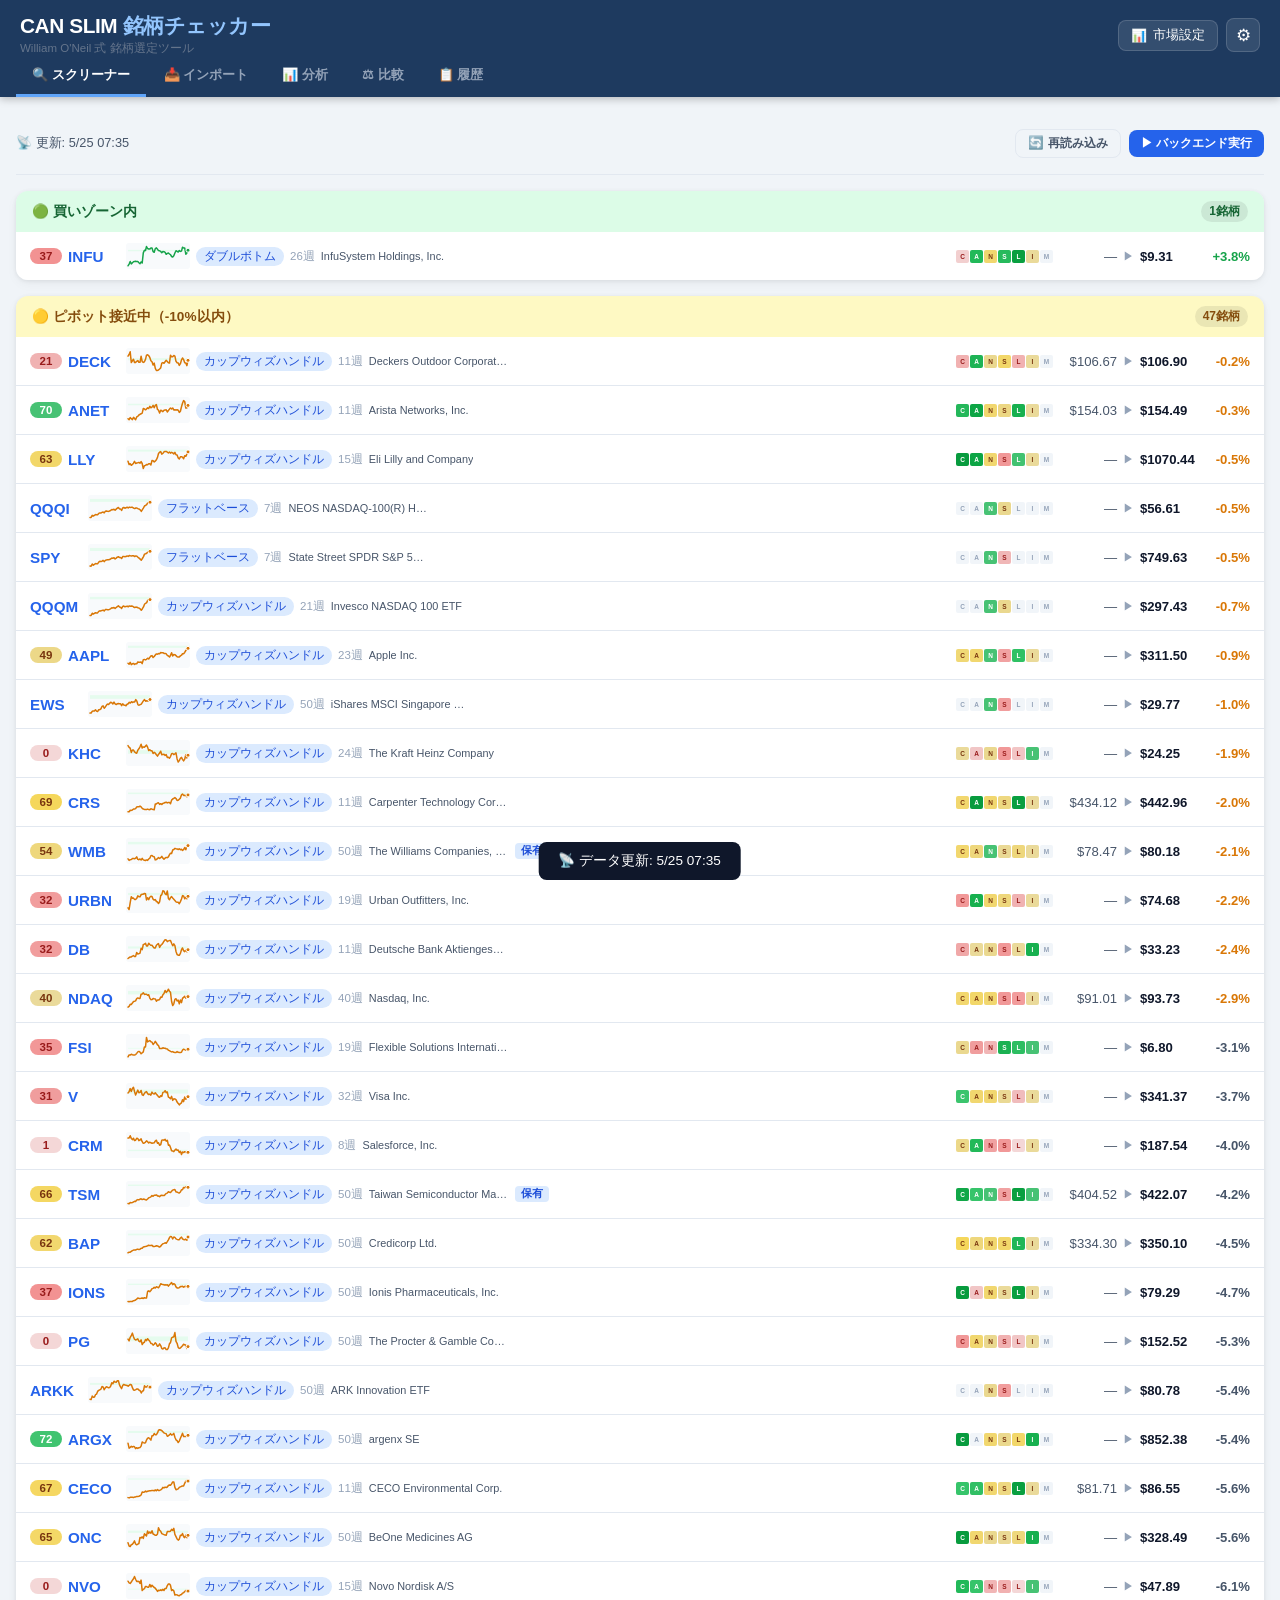
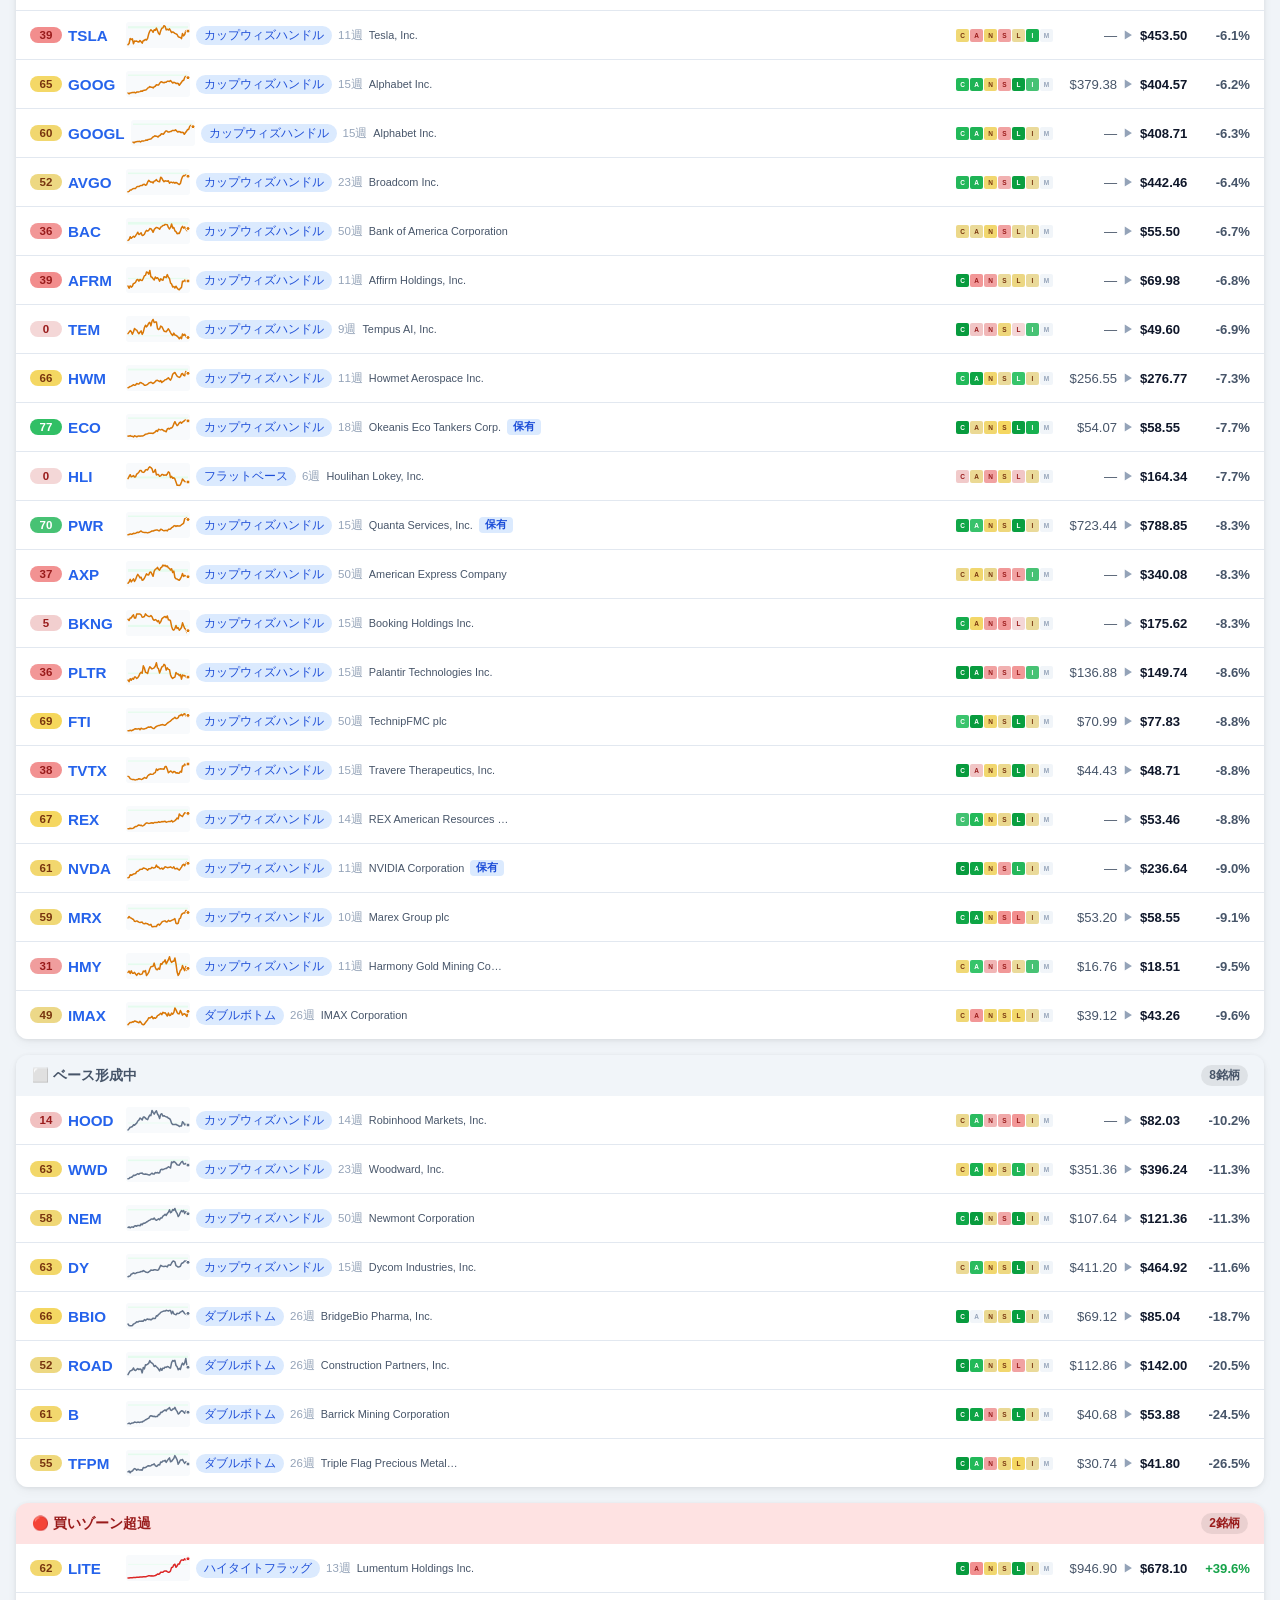
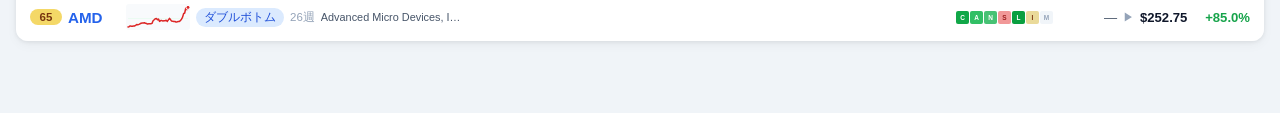
==== commit 655b25a7: "Sync CAN SLIM: hide backend button on HTTPS, v64" ====
(no text change in the page or its own stylesheets)
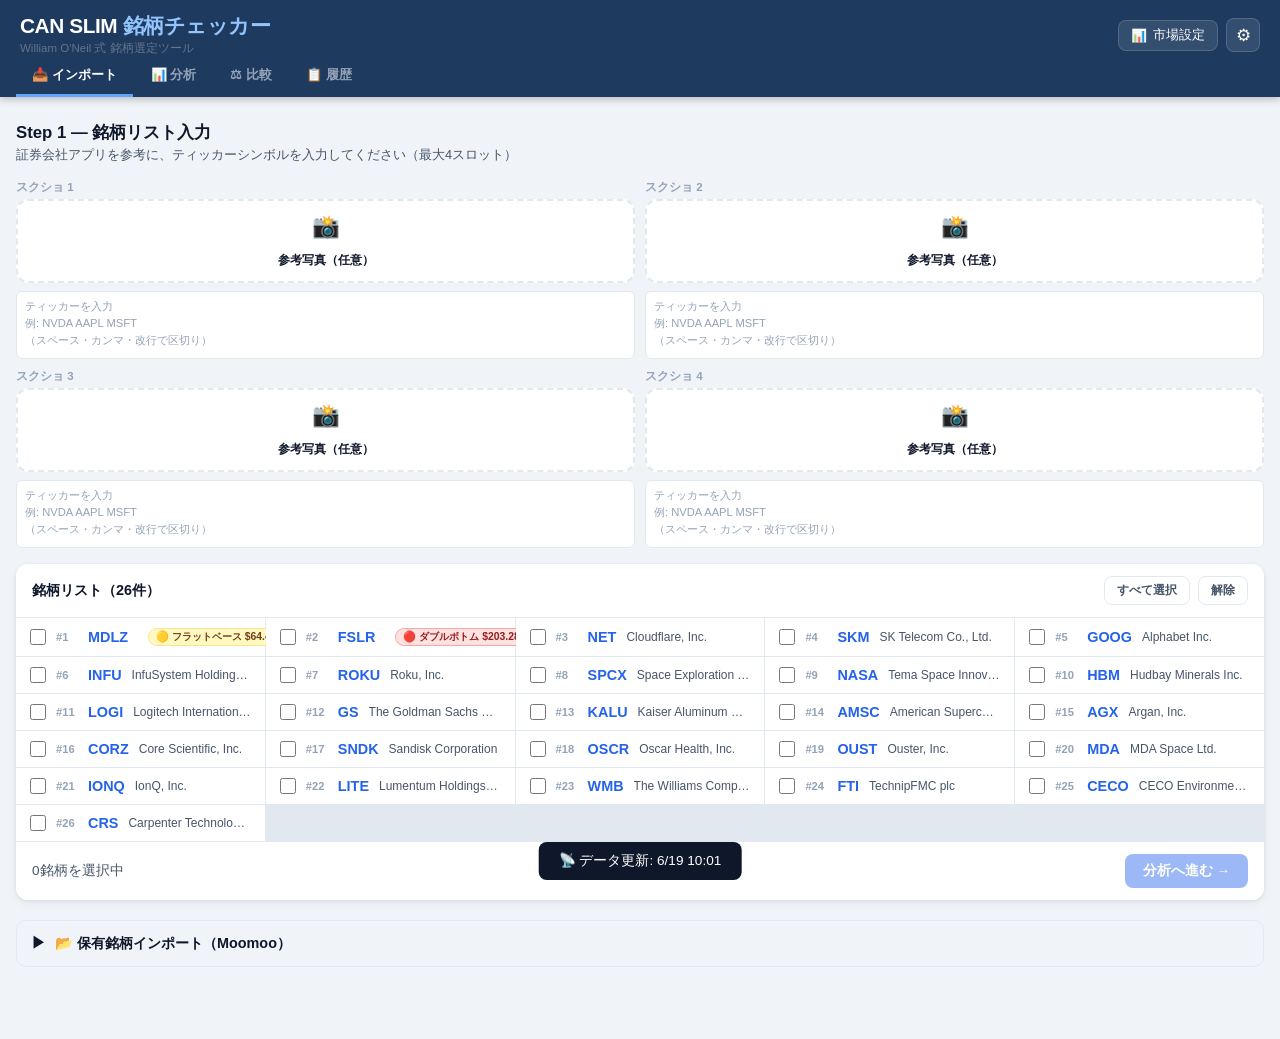
==== commit 2d28db39: "Fix: remove screener tab, set import as default, override renderScreener" ====
--- a/stock.html
+++ b/stock.html
@@ -6,13 +6,10 @@
   <meta name="theme-color" content="#1e3a5f" />
   <meta http-equiv="Cache-Control" content="no-cache, no-store, must-revalidate" />
   <meta http-equiv="Pragma" content="no-cache" />
-  <!-- bfcache無効化: unloadリスナーがあるページはiOS SafariがbfcacheしないためTesseract先祖返り防止 -->
   <script>
-    // Layer 1: pageshow fires on bfcache restore — setTimeout escapes iOS blocking
     window.addEventListener('pageshow', function(e) {
       if (e.persisted) setTimeout(function() { window.location.replace(location.href); }, 50);
     });
-    // Layer 2: navigation type back_forward on DOMContentLoaded (non-bfcache stale guard)
     document.addEventListener('DOMContentLoaded', function() {
       try {
         var nav = performance.getEntriesByType('navigation')[0];
@@ -21,7 +18,6 @@
     });
     window.addEventListener('unload', function(){});
     if ('serviceWorker' in navigator) {
-      // Layer 3: SW sends RELOAD on activate — catches pages queued in bfcache
       navigator.serviceWorker.addEventListener('message', function(e) {
         if (e.data && e.data.type === 'RELOAD') window.location.replace(location.href);
       });
@@ -36,7 +32,7 @@
     }
   </script>
   <title>CAN SLIM 銘柄チェッカー</title>
-  <link rel="stylesheet" href="stock.css?v=19" />
+  <link rel="stylesheet" href="stock.css?v=20" />
 </head>
 <body>
 
@@ -55,8 +51,7 @@
     </div>
   </div>
   <nav class="tab-nav">
-    <button class="tab-btn active" data-tab="screener">🔍 スクリーナー</button>
-    <button class="tab-btn" data-tab="import">📥 インポート</button>
+    <button class="tab-btn active" data-tab="import">📥 インポート</button>
     <button class="tab-btn" data-tab="analyze">📊 分析</button>
     <button class="tab-btn" data-tab="compare">⚖ 比較</button>
     <button class="tab-btn" data-tab="history">📋 履歴</button>
@@ -64,27 +59,30 @@
 </header>
 
 <main class="main">
-  <div id="tab-import"   class="tab-panel"></div>
-  <div id="tab-analyze"  class="tab-panel"></div>
-  <div id="tab-screener" class="tab-panel active"></div>
-  <div id="tab-compare"  class="tab-panel"></div>
-  <div id="tab-history"  class="tab-panel"></div>
+  <div id="tab-import"  class="tab-panel active"></div>
+  <div id="tab-analyze" class="tab-panel"></div>
+  <div id="tab-compare" class="tab-panel"></div>
+  <div id="tab-history" class="tab-panel"></div>
 </main>
 
-<!-- モーダルはすべてstock.jsで描画 -->
 <div class="modal-overlay hidden" id="settings-modal"></div>
 <div class="modal-overlay hidden" id="market-modal"></div>
 
 <div class="toast hidden" id="toast"></div>
 
-<!-- Lightbox -->
 <div class="lightbox hidden" id="lightbox">
   <div class="lightbox-bg" id="lightbox-bg"></div>
   <img class="lightbox-img" id="lightbox-img" src="" alt="" />
   <button class="lightbox-close" id="lightbox-close">✕</button>
 </div>
 
-<script src="https://cdn.jsdelivr.net/npm/tesseract.js@5/dist/tesseract.min.js"></script>
-<script src="stock.js?v=40"></script>
+<script src="stock.js?v=41"></script>
+<script>
+// screenerタブ廃止パッチ: 旧stock.jsがscreenerを参照しないよう上書き
+window.renderScreener = function() {
+  if (typeof switchTab === 'function') switchTab('import');
+};
+if (window.app) window.app.currentTab = 'import';
+</script>
 </body>
 </html>
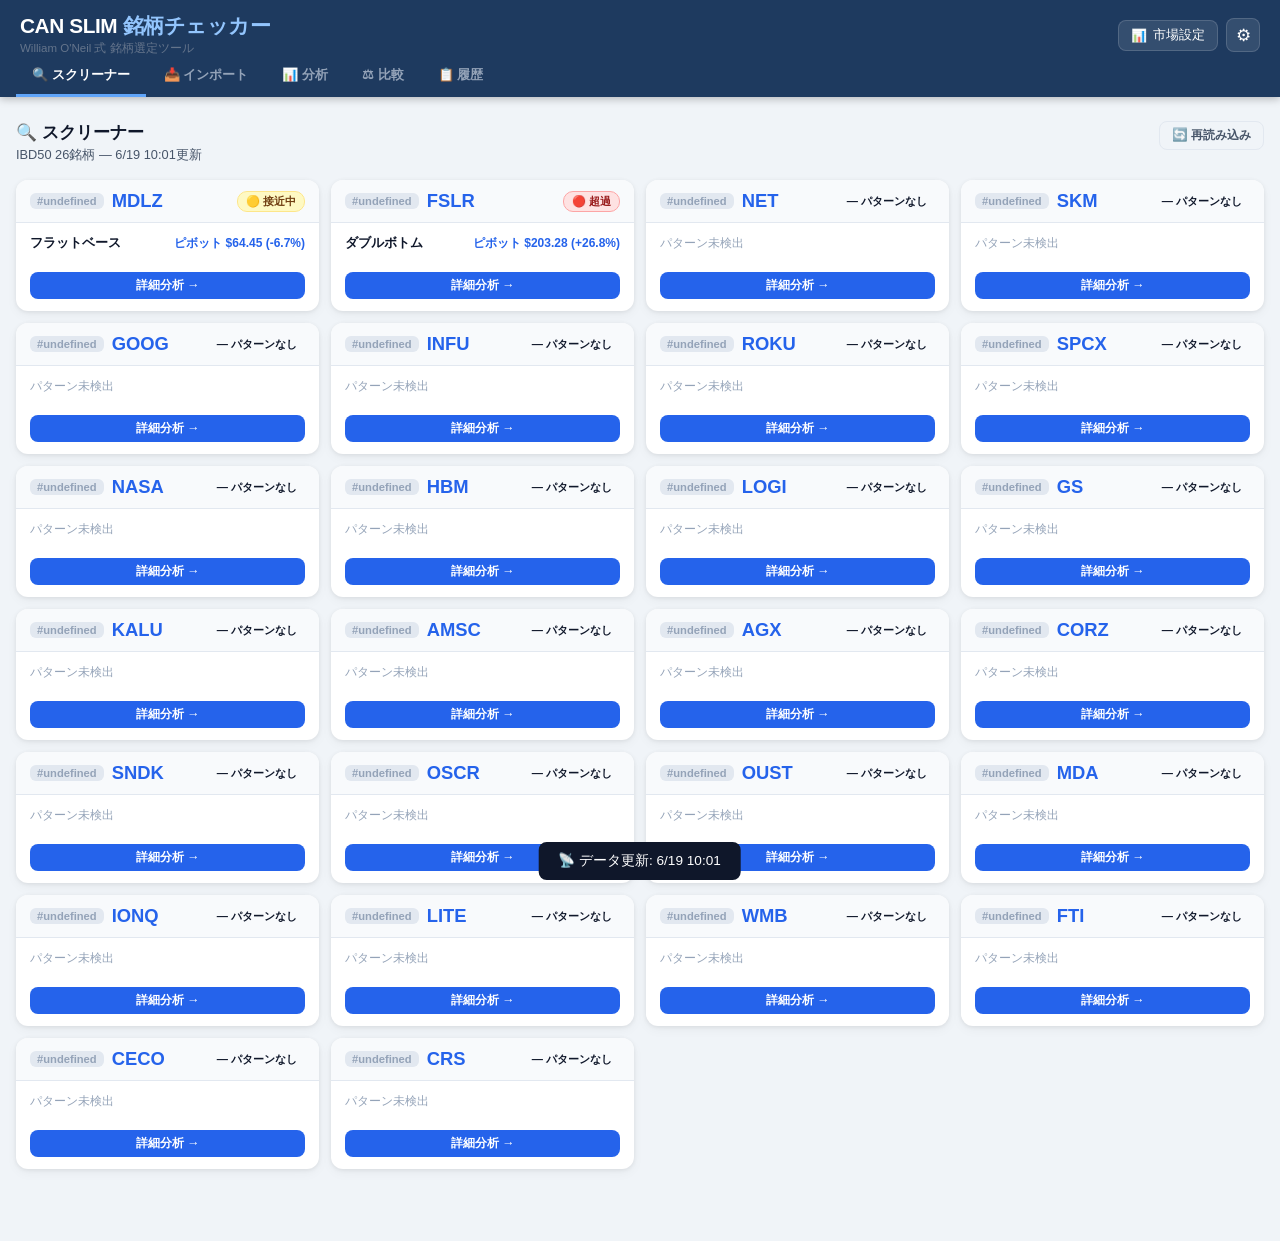
==== commit ce27685e: "Add screener tab back with backend JSON data display" ====
--- a/stock.html
+++ b/stock.html
@@ -6,10 +6,13 @@
   <meta name="theme-color" content="#1e3a5f" />
   <meta http-equiv="Cache-Control" content="no-cache, no-store, must-revalidate" />
   <meta http-equiv="Pragma" content="no-cache" />
+  <!-- bfcache無効化: unloadリスナーがあるページはiOS SafariがbfcacheしないためTesseract先祖返り防止 -->
   <script>
+    // Layer 1: pageshow fires on bfcache restore — setTimeout escapes iOS blocking
     window.addEventListener('pageshow', function(e) {
       if (e.persisted) setTimeout(function() { window.location.replace(location.href); }, 50);
     });
+    // Layer 2: navigation type back_forward on DOMContentLoaded (non-bfcache stale guard)
     document.addEventListener('DOMContentLoaded', function() {
       try {
         var nav = performance.getEntriesByType('navigation')[0];
@@ -18,6 +21,7 @@
     });
     window.addEventListener('unload', function(){});
     if ('serviceWorker' in navigator) {
+      // Layer 3: SW sends RELOAD on activate — catches pages queued in bfcache
       navigator.serviceWorker.addEventListener('message', function(e) {
         if (e.data && e.data.type === 'RELOAD') window.location.replace(location.href);
       });
@@ -32,7 +36,7 @@
     }
   </script>
   <title>CAN SLIM 銘柄チェッカー</title>
-  <link rel="stylesheet" href="stock.css?v=20" />
+  <link rel="stylesheet" href="stock.css?v=10" />
 </head>
 <body>
 
@@ -51,7 +55,8 @@
     </div>
   </div>
   <nav class="tab-nav">
-    <button class="tab-btn active" data-tab="import">📥 インポート</button>
+    <button class="tab-btn active" data-tab="screener">🔍 スクリーナー</button>
+    <button class="tab-btn" data-tab="import">📥 インポート</button>
     <button class="tab-btn" data-tab="analyze">📊 分析</button>
     <button class="tab-btn" data-tab="compare">⚖ 比較</button>
     <button class="tab-btn" data-tab="history">📋 履歴</button>
@@ -59,30 +64,26 @@
 </header>
 
 <main class="main">
-  <div id="tab-import"  class="tab-panel active"></div>
-  <div id="tab-analyze" class="tab-panel"></div>
-  <div id="tab-compare" class="tab-panel"></div>
-  <div id="tab-history" class="tab-panel"></div>
+  <div id="tab-screener" class="tab-panel active"></div>
+  <div id="tab-import"   class="tab-panel"></div>
+  <div id="tab-analyze"  class="tab-panel"></div>
+  <div id="tab-compare"  class="tab-panel"></div>
+  <div id="tab-history"  class="tab-panel"></div>
 </main>
 
+<!-- モーダルはすべてstock.jsで描画 -->
 <div class="modal-overlay hidden" id="settings-modal"></div>
 <div class="modal-overlay hidden" id="market-modal"></div>
 
 <div class="toast hidden" id="toast"></div>
 
+<!-- Lightbox -->
 <div class="lightbox hidden" id="lightbox">
   <div class="lightbox-bg" id="lightbox-bg"></div>
   <img class="lightbox-img" id="lightbox-img" src="" alt="" />
   <button class="lightbox-close" id="lightbox-close">✕</button>
 </div>
 
-<script src="stock.js?v=41"></script>
-<script>
-// screenerタブ廃止パッチ: 旧stock.jsがscreenerを参照しないよう上書き
-window.renderScreener = function() {
-  if (typeof switchTab === 'function') switchTab('import');
-};
-if (window.app) window.app.currentTab = 'import';
-</script>
+<script src="stock.js?v=13"></script>
 </body>
 </html>
--- a/stock.css
+++ b/stock.css
@@ -503,7 +503,7 @@
 
 .stock-card-body { padding: 16px; flex: 1; display: flex; flex-direction: column; gap: 16px; }
 
-/* Screenshot upload inside card */
+/* IBD Upload inside card */
 .card-upload {
   border: 1.5px dashed var(--border);
   border-radius: 8px;
@@ -1301,347 +1301,72 @@
 /* ============================================================
    SCREENER TAB
    ============================================================ */
-.screener-empty {
-  text-align: center;
-  padding: 48px 16px;
-  color: var(--text-2);
-}
-.screener-empty .empty-icon { font-size: 2.4rem; margin-bottom: 12px; }
-.screener-empty p { margin-bottom: 16px; line-height: 1.6; }
-
-.screener-empty-card {
+.screener-grid {
+  display: grid;
+  grid-template-columns: repeat(auto-fill, minmax(280px, 1fr));
+  gap: 12px;
+}
+.screener-card {
+  background: var(--card);
+  border-radius: var(--radius);
+  box-shadow: var(--shadow);
+  overflow: hidden;
+  display: flex;
+  flex-direction: column;
+}
+.screener-card-top {
+  padding: 10px 14px;
   background: #f8fafc;
-  border: 1px solid var(--border);
-  border-radius: 10px;
-  padding: 16px 20px;
-  margin: 0 auto 4px;
-  max-width: 480px;
-  text-align: left;
-  font-size: .83rem;
-  line-height: 1.7;
-  color: var(--text);
-}
-.screener-empty-warn {
-  background: #fff7ed;
-  border-color: #fed7aa;
-}
-.screener-empty-steps {
-  margin-top: 12px;
+  border-bottom: 1px solid var(--border);
+  display: flex;
+  align-items: center;
+  gap: 8px;
+  flex-wrap: wrap;
+}
+.screener-card-body {
+  padding: 12px 14px;
   display: flex;
   flex-direction: column;
   gap: 10px;
-}
-.screener-empty-step {
-  background: #fff;
-  border: 1px solid var(--border);
-  border-radius: 7px;
-  padding: 9px 12px;
-  font-size: .8rem;
-  line-height: 1.6;
-}
-.screener-empty-step code {
-  display: inline-block;
-  background: #1e293b;
-  color: #e2e8f0;
-  font-size: .74rem;
-  padding: 2px 6px;
-  border-radius: 4px;
-  margin-top: 2px;
-  word-break: break-all;
-}
-.screener-empty-link {
-  color: var(--primary);
-  font-size: .78rem;
-  word-break: break-all;
-}
-
-.scr-meta {
+  flex: 1;
+}
+.scr-sit-badge {
+  margin-left: auto;
+  font-size: .7rem;
+  font-weight: 700;
+  padding: 2px 8px;
+  border-radius: 10px;
+  white-space: nowrap;
+}
+.scr-sit-in_buy_zone { background: #d1fae5; color: #065f46; border: 1px solid #6ee7b7; }
+.scr-sit-approaching  { background: #fef9c3; color: #713f12; border: 1px solid #fde68a; }
+.scr-sit-forming      { background: #f1f5f9; color: #475569; border: 1px solid #cbd5e1; }
+.scr-sit-extended     { background: #fee2e2; color: #991b1b; border: 1px solid #fca5a5; }
+.screener-pattern-row {
   display: flex;
   align-items: center;
   gap: 8px;
-  padding: 8px 0 16px;
-  border-bottom: 1px solid var(--border);
-  margin-bottom: 16px;
-}
-.scr-updated { font-size: .8rem; color: var(--text-2); flex: 1; }
-
-/* バックエンド実行パネル */
-.scr-run-panel {
-  background: #0f172a;
-  border-radius: 10px;
-  margin-bottom: 16px;
-  overflow: hidden;
-}
-.scr-run-header {
-  display: flex;
-  align-items: center;
-  justify-content: space-between;
-  padding: 8px 12px;
-  background: #1e293b;
-}
-.scr-run-status {
-  font-size: .78rem;
-  font-weight: 700;
-  color: #94a3b8;
-}
-.scr-run-status.scr-run-running { color: #60a5fa; }
-.scr-run-status.scr-run-ok      { color: #4ade80; }
-.scr-run-status.scr-run-err     { color: #f87171; }
-.scr-run-close {
-  background: none; border: none; color: #64748b;
-  cursor: pointer; font-size: .9rem; padding: 2px 6px;
-  border-radius: 4px; line-height: 1;
-}
-.scr-run-close:hover { color: #cbd5e1; background: #334155; }
-.scr-run-log {
-  padding: 10px 14px;
-  font-size: .72rem;
-  line-height: 1.6;
-  color: #94a3b8;
-  max-height: 220px;
-  overflow-y: auto;
-  white-space: pre-wrap;
-  word-break: break-all;
-  margin: 0;
-  font-family: 'SF Mono', 'Consolas', monospace;
-}
-
-.scr-section { margin-bottom: 16px; border-radius: var(--radius); overflow: hidden; box-shadow: var(--shadow); }
-
-.scr-section-hd {
-  display: flex;
-  align-items: center;
-  justify-content: space-between;
-  padding: 10px 16px;
-  font-size: .85rem;
-  font-weight: 700;
-}
-.sit-buy  .scr-section-hd { background: #dcfce7; color: #166534; }
-.sit-near .scr-section-hd { background: #fef9c3; color: #854d0e; }
-.sit-form .scr-section-hd { background: #f1f5f9; color: var(--text-2); }
-.sit-ext  .scr-section-hd { background: #fee2e2; color: #991b1b; }
-
-.scr-cnt {
-  font-size: .75rem;
-  font-weight: 600;
-  padding: 2px 8px;
-  border-radius: 20px;
-  background: rgba(0,0,0,.08);
-}
-
-.scr-rows { background: var(--card); }
-
-.scr-row {
-  display: flex;
-  align-items: center;
-  gap: 6px;
-  padding: 11px 14px;
-  border-bottom: 1px solid var(--border);
-  cursor: pointer;
-  transition: background .15s;
-  flex-wrap: nowrap;
-  overflow: hidden;
-}
-.scr-row:last-child { border-bottom: none; }
-.scr-row:hover { background: #f8fafc; }
-.scr-row:active { background: #f1f5f9; }
-
-.scr-ticker {
-  font-weight: 800;
-  font-size: .95rem;
-  color: var(--primary);
-  min-width: 52px;
-  flex-shrink: 0;
-}
-.scr-pat {
-  font-size: .72rem;
-  background: #dbeafe;
-  color: #1d4ed8;
-  border-radius: 20px;
-  padding: 2px 8px;
-  white-space: nowrap;
-}
-.scr-weeks {
-  font-size: .72rem;
-  color: var(--text-3);
-  white-space: nowrap;
-}
-.scr-spacer { flex: 1; min-width: 4px; }
-.scr-price  { font-size: .82rem; color: var(--text-2); min-width: 58px; text-align: right; flex-shrink: 0; }
-.scr-arrow  { font-size: .7rem; color: var(--text-3); flex-shrink: 0; }
-.scr-pivot  { font-size: .82rem; font-weight: 600; min-width: 58px; flex-shrink: 0; }
-.scr-pct    { font-size: .82rem; font-weight: 700; min-width: 46px; text-align: right; flex-shrink: 0; }
-.scr-pct-pos  { color: var(--success); }
-.scr-pct-near { color: var(--warning); }
-.scr-pct-neg  { color: var(--text-2); }
-
-/* Top50バッジ（金色） */
-.scr-top50 {
-  font-size: .68rem; font-weight: 800; padding: 1px 6px;
-  border-radius: 4px; background: #fef3c7; color: #92400e;
-  white-space: nowrap; border: 1px solid #fbbf24; flex-shrink: 0;
-}
-.scr-top50-rank {
-  font-size: .68rem; color: #92400e; white-space: nowrap; flex-shrink: 0;
-}
-
-/* 企業名 */
-.scr-cname {
-  font-size: .68rem; color: var(--text-2); white-space: nowrap;
-  overflow: hidden; text-overflow: ellipsis; max-width: 140px; flex-shrink: 1;
-}
-/* セクターチップ */
-.scr-sector {
-  font-size: .65rem; padding: 2px 6px; border-radius: 4px;
-  white-space: nowrap; flex-shrink: 0; font-weight: 600;
-  border: 1px solid rgba(0,0,0,.06);
-}
-
-/* 保有バッジ */
-.scr-held {
-  font-size: .68rem; font-weight: 700; padding: 1px 6px;
-  border-radius: 4px; background: #dbeafe; color: #1d4ed8;
-  white-space: nowrap; flex-shrink: 0;
-}
-
-/* B/S シグナルバッジ */
-.scr-bs {
-  font-size: .72rem; font-weight: 800; padding: 1px 6px;
-  border-radius: 4px; white-space: nowrap; flex-shrink: 0;
-}
-.bs-buy  { background: #dcfce7; color: #15803d; border: 1px solid #86efac; }
-.bs-near { background: #fef3c7; color: #b45309; border: 1px solid #fcd34d; }
-.bs-sell { background: #fee2e2; color: #b91c1c; border: 1px solid #fca5a5; }
-
-/* インラインミニチャート */
-.scr-mini { flex-shrink: 0; line-height: 0; border-radius: 3px; overflow: hidden; background: #f8fafc; }
-
-/* 保有銘柄セクション */
-.scr-section-holdings .scr-section-hd { background: #eff6ff; color: #1e40af; }
-.scr-qty    { font-size: .78rem; color: var(--text-2); white-space: nowrap; flex-shrink: 0; }
-.scr-cost   { font-size: .78rem; font-weight: 600; min-width: 52px; text-align: right; flex-shrink: 0; }
-.scr-mktval { font-size: .78rem; color: var(--text-3); min-width: 40px; text-align: right; flex-shrink: 0; }
-.scr-label  { font-size: .68rem; color: var(--text-3); white-space: nowrap; flex-shrink: 0; }
-.scr-check  { width: 16px; height: 16px; flex-shrink: 0; cursor: pointer; accent-color: var(--primary); }
-.scr-select-bar {
-  position: sticky; bottom: 0; background: var(--primary); color: #fff;
-  display: flex; align-items: center; justify-content: space-between;
-  padding: 12px 16px; font-size: .9rem; font-weight: 600;
-  box-shadow: 0 -2px 12px rgba(0,0,0,.2); gap: 12px;
-}
-.scr-select-bar .btn-white {
-  background: #fff; color: var(--primary); border: none;
-  padding: 6px 16px; border-radius: 8px; font-weight: 700; cursor: pointer;
-}
-
-/* CAN SLIM 7項目カラーバー（スクリーナー行） */
-.scr-crit-bar { display: flex; gap: 1px; flex-shrink: 0; align-items: center; }
-.scr-crit-dot {
-  font-size: 6.5px; font-weight: 800; width: 13px; height: 13px;
-  border-radius: 2px; display: flex; align-items: center; justify-content: center;
-  flex-shrink: 0; cursor: default;
-}
-
-/* CAN SLIM 総合スコアバッジ（スクリーナー行） */
-.scr-score-badge {
-  font-size: .72rem; font-weight: 800; padding: 2px 0;
-  border-radius: 20px; white-space: nowrap; flex-shrink: 0;
-  min-width: 32px; text-align: center;
-}
-
-/* 圏外（下降トレンド）セクション */
-.sit-down .scr-section-hd { background: #f1f5f9; color: #64748b; }
-.sit-down .scr-row         { opacity: .55; }
-.sit-down .scr-row:hover   { opacity: .8; }
-
-/* ── チャートツールチップ ── */
-.scr-tip {
-  position: fixed;
-  z-index: 600;
-  background: #fff;
-  border-radius: 12px;
-  box-shadow: 0 8px 32px rgba(0,0,0,.18);
-  padding: 12px 14px;
-  width: 320px;
-  pointer-events: none;
-  transition: opacity .12s;
-}
-.scr-tip-hidden { opacity: 0; pointer-events: none; }
-
-.scr-tip-hd {
-  display: flex;
-  align-items: center;
-  gap: 8px;
-  margin-bottom: 8px;
-}
-.scr-tip-ticker {
-  font-weight: 800;
-  font-size: 1rem;
-  color: var(--primary);
-}
-.scr-tip-pat {
-  font-size: .7rem;
-  background: #dbeafe;
-  color: #1d4ed8;
-  border-radius: 20px;
-  padding: 2px 8px;
-}
-.scr-tip-cname {
-  font-size: .72rem; font-weight: 600; color: var(--text);
-  margin-bottom: 2px; white-space: nowrap; overflow: hidden; text-overflow: ellipsis;
-}
-.scr-tip-desc {
-  font-size: .68rem; color: var(--text-2); line-height: 1.4;
-  margin-bottom: 6px; max-width: 280px;
-  display: -webkit-box; -webkit-line-clamp: 2; -webkit-box-orient: vertical; overflow: hidden;
-}
-.scr-tip-svg {
+  flex-wrap: wrap;
+}
+.screener-pattern-name { font-size: .8rem; font-weight: 700; color: var(--text); }
+.screener-no-pattern   { font-size: .78rem; color: var(--text-3); }
+.screener-pivot        { font-size: .75rem; color: var(--primary); font-weight: 600; margin-left: auto; }
+.screener-ratings      { display: flex; gap: 6px; flex-wrap: wrap; }
+.scr-chip {
+  display: inline-flex;
+  flex-direction: column;
+  align-items: center;
+  padding: 3px 8px;
   border-radius: 6px;
-  overflow: hidden;
-  background: #f8fafc;
-  margin-bottom: 8px;
-  line-height: 0;
-}
-.scr-tip-info {
-  display: flex;
-  gap: 12px;
-  font-size: .78rem;
+  font-size: .82rem;
+  font-weight: 700;
+  background: #f1f5f9;
   color: var(--text-2);
-  align-items: center;
-}
-.scr-tip-info b { color: var(--text); }
-.scr-tip-top50 {
-  font-size: .68rem; font-weight: 800; padding: 1px 6px;
-  border-radius: 4px; background: #fef3c7; color: #92400e;
-  border: 1px solid #fbbf24;
-}
-.scr-tip-ratings {
-  display: flex; gap: 8px; flex-wrap: wrap;
-  font-size: .72rem; color: var(--text-2);
-  margin-top: 6px; padding-top: 6px;
-  border-top: 1px solid var(--border);
-}
-.scr-tip-ratings b { color: var(--text); font-weight: 700; }
-
-/* tooltip — CAN SLIM スコア */
-.scr-tip-total {
-  margin-left: auto; font-size: .72rem; font-weight: 800;
-  padding: 2px 7px; border-radius: 20px; border: 1.5px solid currentColor;
-}
-.scr-tip-canslim {
-  display: flex; gap: 4px; flex-wrap: wrap;
-  margin-top: 6px; padding-top: 6px;
-  border-top: 1px solid var(--border);
-}
-.scr-tip-crit {
-  display: flex; flex-direction: column; align-items: center;
-  gap: 1px; min-width: 28px;
-}
-.scr-tip-crit-lbl {
-  font-size: .75rem; font-weight: 800;
-  padding: 2px 5px; border-radius: 4px; width: 100%; text-align: center;
-  min-width: 20px; display: block;
-}
-.scr-tip-crit small {
-  font-size: .65rem; color: var(--text-2);
-}
+  min-width: 44px;
+}
+.scr-chip small { font-size: .6rem; font-weight: 600; color: var(--text-3); line-height: 1.2; }
+.scr-chip.chip-high { background: #dcfce7; color: var(--success); }
+.scr-chip.chip-mid  { background: #fef3c7; color: var(--warning); }
+.scr-chip.chip-low  { background: #fee2e2; color: var(--danger); }
+.scr-analyze-btn    { margin-top: auto; }
+@media (max-width: 420px) { .screener-grid { grid-template-columns: 1fr; } }
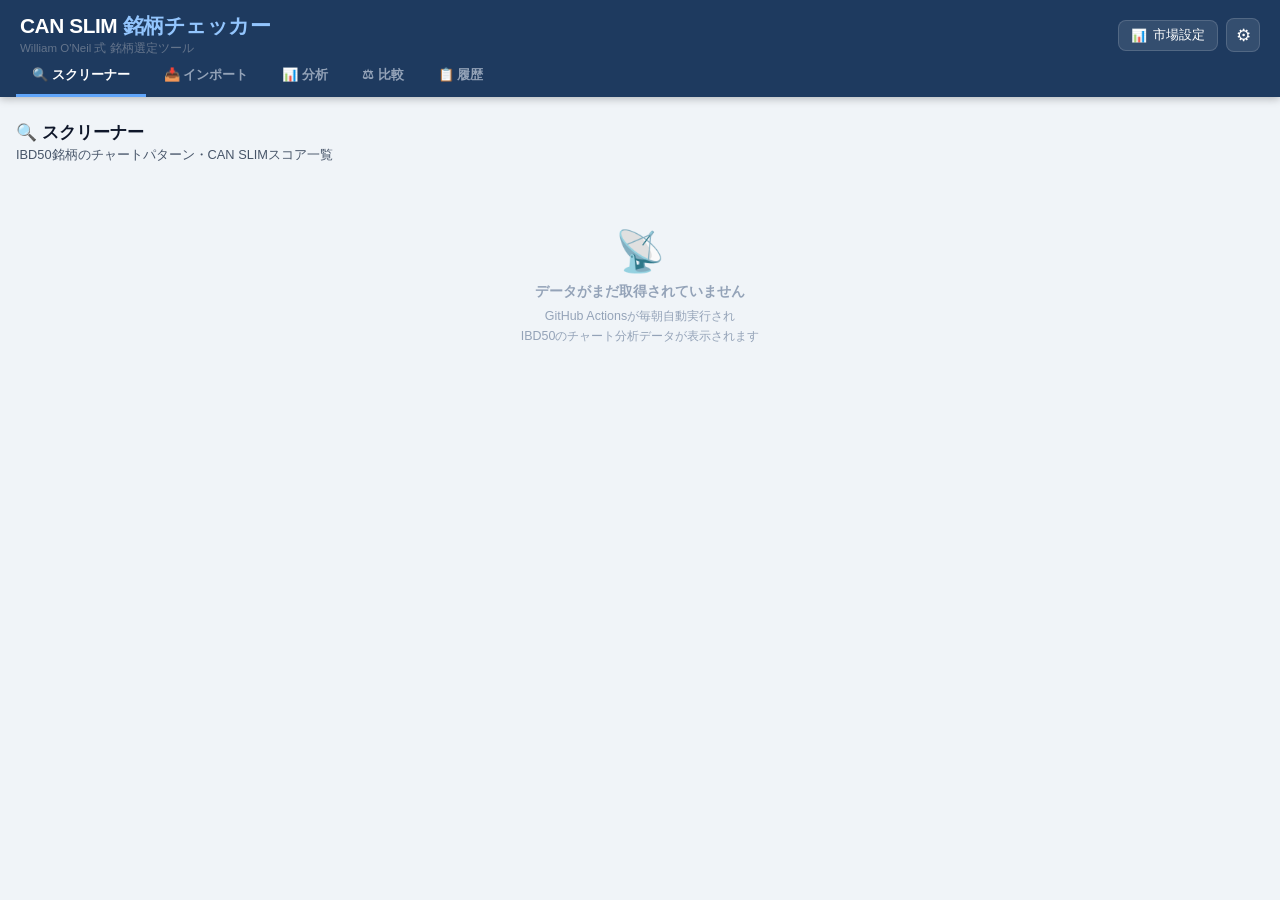
==== commit 8108d730: "Fix screener tab: inline override replaces old renderScreener with backend-data version" ====
--- a/stock.html
+++ b/stock.html
@@ -36,7 +36,7 @@
     }
   </script>
   <title>CAN SLIM 銘柄チェッカー</title>
-  <link rel="stylesheet" href="stock.css?v=10" />
+  <link rel="stylesheet" href="stock.css?v=21" />
 </head>
 <body>
 
@@ -84,6 +84,170 @@
   <button class="lightbox-close" id="lightbox-close">✕</button>
 </div>
 
-<script src="stock.js?v=13"></script>
+<script src="stock.js?v=41"></script>
+<script>
+/* ── スクリーナー上書きパッチ ───────────────────────────────────
+   gh-pages の stock.js が古い版のため、renderScreener と
+   loadBackendData を新しいバックエンドJSON対応版で差し替える。
+   DOMContentLoaded より前に実行されるため、init() が switchTab()
+   → renderScreener() を呼んだ時点でこの実装が使われる。
+──────────────────────────────────────────────────────────────── */
+(function () {
+  'use strict';
+
+  /* app.backendData が旧 stock.js に存在しない場合に備えて初期化 */
+  document.addEventListener('DOMContentLoaded', function () {
+    if (window.app) {
+      if (window.app.backendData === undefined) window.app.backendData = {};
+      if (window.app.backendMeta === undefined) window.app.backendMeta = null;
+    }
+    window.loadBackendData();
+  });
+
+  /* ── バックエンドJSON読み込み ── */
+  window.loadBackendData = async function () {
+    try {
+      const res = await fetch('./data/canslim.json?_=' + Date.now());
+      if (!res.ok) return;
+      const json = await res.json();
+      if (!window.app) return;
+      window.app.backendMeta = { updated: json.updated };
+      window.app.backendData = {};
+      (json.stocks || []).forEach(function (s) {
+        window.app.backendData[s.ticker] = s;
+      });
+      /* 旧 stock.js の補助関数が存在すれば流用 */
+      if (typeof _applyBackendStocks === 'function') _applyBackendStocks(json.stocks || []);
+      if (typeof renderImport        === 'function') renderImport();
+      if (window.app.currentTab === 'screener') window.renderScreener();
+      if (typeof showToast           === 'function') showToast('📡 データ更新: ' + _fmtUpd(json.updated));
+    } catch (_) { /* data/canslim.json 未作成時は無視 */ }
+  };
+
+  /* ── スクリーナータブ描画 ── */
+  window.renderScreener = function () {
+    const panel = document.getElementById('tab-screener');
+    if (!panel) return;
+
+    const data   = (window.app && window.app.backendData) || {};
+    const stocks = Object.values(data);
+
+    if (!stocks.length) {
+      panel.innerHTML = `
+        <div class="section">
+          <div class="section-header">
+            <h2>🔍 スクリーナー</h2>
+            <p>IBD50銘柄のチャートパターン・CAN SLIMスコア一覧</p>
+          </div>
+          <div class="empty-state" style="padding:48px 20px;">
+            <div class="empty-icon">📡</div>
+            <p style="font-weight:600;margin-bottom:6px;">データがまだ取得されていません</p>
+            <p style="font-size:.78rem;color:var(--text-3);line-height:1.6;">
+              GitHub Actionsが毎朝自動実行され<br>IBD50のチャート分析データが表示されます
+            </p>
+          </div>
+        </div>`;
+      return;
+    }
+
+    const sitPri = { in_buy_zone: 3, approaching: 2, forming: 1, extended: 0 };
+    const sorted = [...stocks].sort(function (a, b) {
+      const ap = sitPri[a.chart && a.chart.buySituation] ?? -1;
+      const bp = sitPri[b.chart && b.chart.buySituation] ?? -1;
+      return ap !== bp ? bp - ap : (b.compositeRating || 0) - (a.compositeRating || 0);
+    });
+
+    const meta = window.app && window.app.backendMeta;
+    panel.innerHTML = `
+      <div class="section">
+        <div class="section-header" style="display:flex;justify-content:space-between;align-items:flex-start;flex-wrap:wrap;gap:8px;">
+          <div>
+            <h2>🔍 スクリーナー</h2>
+            <p>IBD50 ${stocks.length}銘柄${meta ? ' — ' + _fmtUpd(meta.updated) + '更新' : ''}</p>
+          </div>
+          <button class="btn btn-sm btn-ghost" id="scr-reload">🔄 再読み込み</button>
+        </div>
+        <div class="screener-grid">
+          ${sorted.map(_scrCard).join('')}
+        </div>
+      </div>`;
+
+    document.getElementById('scr-reload')?.addEventListener('click', function () {
+      window.loadBackendData();
+      if (typeof showToast === 'function') showToast('データを再取得中...');
+    });
+
+    panel.querySelectorAll('[data-scr-analyze]').forEach(function (btn) {
+      btn.addEventListener('click', function () {
+        const ticker = btn.dataset.scrAnalyze;
+        if (window.app) {
+          const s = window.app.stocks && window.app.stocks.find(function (x) { return x.ticker === ticker; });
+          if (s) s.selected = true;
+          if (window.app.analyses && !window.app.analyses[ticker] && typeof newAnalysis === 'function')
+            window.app.analyses[ticker] = newAnalysis(ticker);
+        }
+        if (typeof switchTab === 'function') switchTab('analyze');
+      });
+    });
+  };
+
+  /* ── カードHTML生成 ── */
+  function _scrCard(s) {
+    const ch    = s.chart || {};
+    const sit   = ch.buySituation || '';
+    const icons  = { in_buy_zone: '🟢', approaching: '🟡', forming: '⬜', extended: '🔴' };
+    const labels = { in_buy_zone: '買いゾーン', approaching: '接近中', forming: '形成中', extended: '超過' };
+    const icon  = icons[sit]  || '—';
+    const lbl   = labels[sit] || 'パターンなし';
+    const pivot = ch.pivot ? '$' + ch.pivot.toFixed(2) : '—';
+    const pct   = ch.priceVsPivotPct != null
+      ? (ch.priceVsPivotPct >= 0 ? '+' + ch.priceVsPivotPct + '%' : ch.priceVsPivotPct + '%') : '';
+    const held  = window.app && window.app.holdings && window.app.holdings.has(s.ticker);
+
+    return `
+      <div class="screener-card">
+        <div class="screener-card-top">
+          <span class="stock-card-rank">#${s.rank}</span>
+          <span class="stock-card-ticker">${_xe(s.ticker)}</span>
+          ${held ? '<span class="badge-holding">保有中</span>' : ''}
+          <span class="scr-sit-badge scr-sit-${sit}">${icon} ${lbl}</span>
+        </div>
+        <div class="screener-card-body">
+          <div class="screener-pattern-row">
+            ${ch.patternJp
+              ? '<span class="screener-pattern-name">' + _xe(ch.patternJp) + '</span>'
+              : '<span class="screener-no-pattern">パターン未検出</span>'}
+            ${pivot !== '—' ? '<span class="screener-pivot">ピボット ' + pivot + (pct ? ' (' + pct + ')' : '') + '</span>' : ''}
+          </div>
+          <div class="screener-ratings">
+            ${_chip('総合', s.compositeRating)}
+            ${_chip('EPS',  s.epsRating)}
+            ${_chip('RS',   s.rsRating)}
+            ${s.smrRating ? _chip('SMR', s.smrRating) : ''}
+          </div>
+          <button class="btn btn-sm btn-primary scr-analyze-btn" data-scr-analyze="${_xe(s.ticker)}">詳細分析 →</button>
+        </div>
+      </div>`;
+  }
+
+  function _chip(label, val) {
+    if (val == null || val === '') return '';
+    const n   = typeof val === 'number' ? val : null;
+    const cls = n == null ? '' : n >= 80 ? 'chip-high' : n >= 60 ? 'chip-mid' : 'chip-low';
+    return '<span class="scr-chip ' + cls + '"><small>' + label + '</small>' + val + '</span>';
+  }
+
+  function _fmtUpd(iso) {
+    if (!iso) return '';
+    const d = new Date(iso);
+    return (d.getMonth() + 1) + '/' + d.getDate() + ' '
+      + String(d.getHours()).padStart(2, '0') + ':' + String(d.getMinutes()).padStart(2, '0');
+  }
+
+  function _xe(s) {
+    return String(s).replace(/&/g, '&amp;').replace(/</g, '&lt;').replace(/>/g, '&gt;').replace(/"/g, '&quot;');
+  }
+})();
+</script>
 </body>
 </html>
